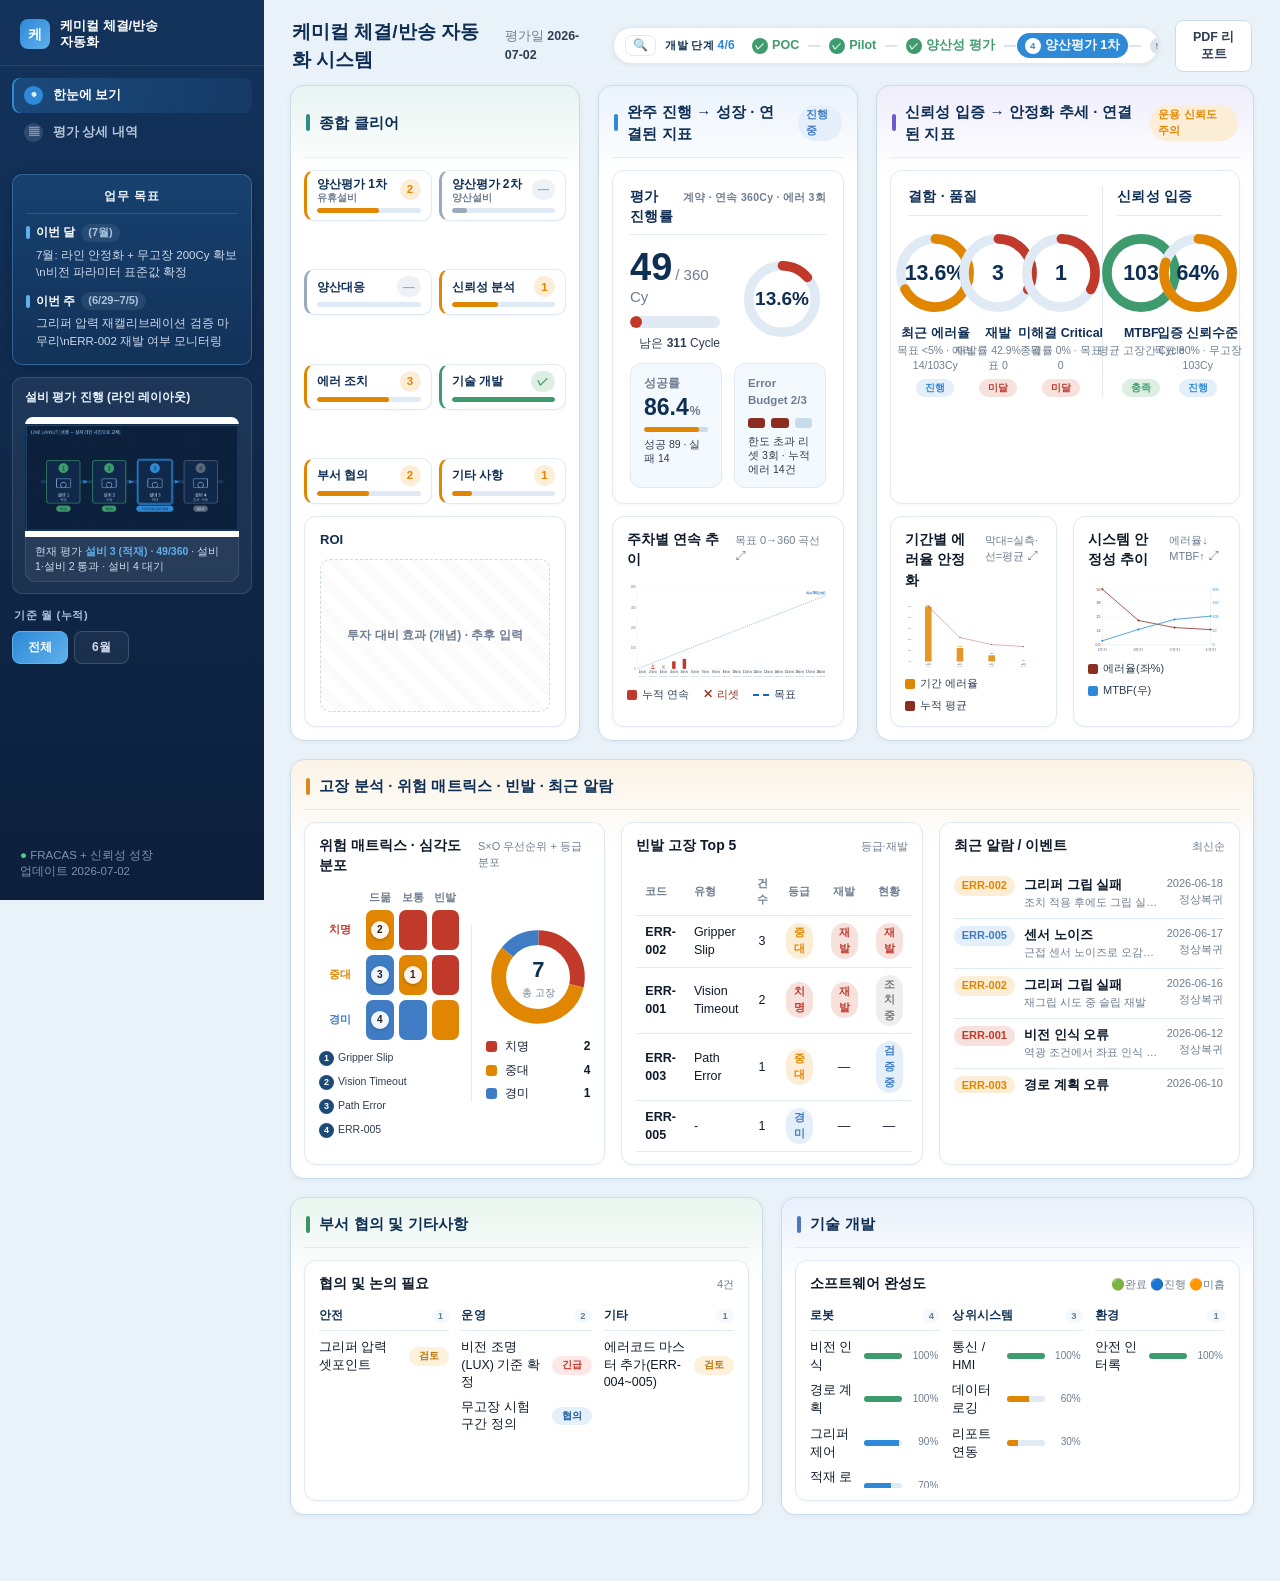
==== index.html @ 874ad4a5 "M0: SEC 파이프라인 이식 + 표준 문서 3종 (PROCESS/CRITERIA/RECORD_SCHEMA) - 프론트(index/app/styles)·빌드 스크립트 4종·목업(m" ====
<!DOCTYPE html>
<html lang="ko">
<head>
<meta charset="UTF-8">
<meta name="viewport" content="width=device-width, initial-scale=1.0">
<title>케미컬 체결/반송 자동화 시스템</title>
<!-- 캐시 우회: 수정 후 새로고침만 해도 styles.css가 바로 반영됨 -->
<script>document.write('<link rel="stylesheet" href="styles.css?t=' + Date.now() + '">');</script>
</head>
<body>
<div class="app">
  
  <aside class="side">
    <div class="brand"><div class="logo" id="brand-logo">케</div><b id="brand-name">케미컬 체결/반송<br>자동화</b></div>
    <nav class="nav" id="nav">
      <a href="#s-status" class="active"><span class="st">▦</span> 개발 현황</a>
      <a href="#s0"><span class="st">▣</span> 평가 결과 요약</a>
      <div class="t">신뢰성 입증 6단계 흐름</div>
      <a href="#s1"><span class="st">1</span> 기준 정의</a>
      <a href="#s2"><span class="st">2</span> 결함 관리</a>
      <a href="#s3"><span class="st">3</span> 신뢰성 성장</a>
      <a href="#s4"><span class="st">4</span> 신뢰수준 입증</a>
      <a href="#s5"><span class="st">5</span> 결함 종결</a>
      <a href="#s6"><span class="st">6</span> 근거 기록</a>
      <div class="t">참고</div>
      <a href="#s-info"><span class="st">ℹ</span> 프로젝트 정보</a>
    </nav>
    <div class="sgoals" id="side-goals"></div>
    <div id="side-line"></div>
    <div id="side-months"></div>
    <div class="foot"><span class="dot">●</span> <span id="foot-brand">FRACAS + 신뢰성 성장</span><br><span id="foot-updated">—</span></div>
  </aside>

  <main class="main">
    <div class="topbar">
      <h1 id="page-title">케미컬 체결/반송 자동화 시스템</h1>
      <div class="meta" id="topmeta"></div>
      <div class="sp"></div><div class="tb-lc" id="topbar-lc"></div><button class="btn" id="print-btn" onclick="window.print()">PDF 리포트</button>
    </div>

    <section id="s-overview" class="sbox"></section>
    <div class="sbox sbox-steps" id="s-steps"></div>
  </main>
</div>

<!-- 에러 상세 모달 -->
<div class="modal-back" id="modal-back" onclick="if(event.target===this)closeModal()">
  <div class="modal">
    <div class="modal-h"><h3 id="modal-title">에러 상세</h3><button class="x" onclick="closeModal()">✕</button></div>
    <div class="modal-b" id="modal-body"></div>
  </div>
</div>
<div class="lightbox" id="lightbox" onclick="this.classList.remove('open')"><img id="lightbox-img" alt=""></div>

<!-- 캐시 우회: 수정 후 새로고침만 해도 app.js가 바로 반영됨 -->
<script>document.write('<script src="app.js?t=' + Date.now() + '"><\/script>');</script>
</body>
</html>
---- styles.css ----
:root{
    --bg:#EAF2F9; --card:#FFFFFF; --card-alt:#F4F9FD;
    --ink:#0E1A2A; --ink-soft:#2E3D52; --muted:#6E7D90;
    --line:#C9DCEC; --line-soft:#DFEAF4;
    --navy:#1E4A7A; --navy-deep:#0F2E54; --sky:#2E89D6; --sky-soft:#EAF2FB;
    --green:#3E9B6E; --green-soft:#DDEEE2;
    --crit:#C0392B; --crit-soft:#F7E1DD;
    --major:#E08600; --major-soft:#FBEDD6;
    --minor:#3F7CC4; --minor-soft:#E5EFFA;
    --rust:#8B2E1F;
    --sans:"Malgun Gothic","맑은 고딕",-apple-system,BlinkMacSystemFont,"Segoe UI",Arial,sans-serif;
    --shadow-sm:0 1px 2px rgba(15,20,25,.05),0 1px 3px rgba(15,20,25,.06);
  }
  *{box-sizing:border-box;margin:0;padding:0}
  html{scroll-behavior:smooth}
  body{font-family:var(--sans);background:var(--bg);color:var(--ink);font-size:14px;line-height:1.45}
  .app{display:grid;grid-template-columns:264px 1fr;min-height:100vh}
  .side{background:linear-gradient(180deg,#13335c,#0c1f3b);color:#cdd9ea;position:sticky;top:0;height:100vh;display:flex;flex-direction:column;padding:18px 0}
  .side .brand{display:flex;gap:10px;align-items:center;padding:0 20px 14px;border-bottom:1px solid rgba(255,255,255,.08)}
  .side .brand .logo{width:30px;height:30px;border-radius:8px;background:linear-gradient(135deg,#2E89D6,#5fb0ec);display:flex;align-items:center;justify-content:center;font-weight:800;color:#fff}
  .side .brand b{color:#fff;font-size:13px;line-height:1.25}
  .nav{padding:12px 12px;display:flex;flex-direction:column;gap:2px}
  .nav .t{font-size:10px;letter-spacing:.1em;color:#7f93b0;text-transform:uppercase;padding:8px 12px 6px}
  .nav a{display:flex;align-items:center;gap:10px;padding:8px 12px;border-radius:8px;color:#b8c6da;text-decoration:none;font-size:12.5px;font-weight:600}
  .nav a .st{width:19px;height:19px;border-radius:50%;background:rgba(255,255,255,.12);font-size:10px;display:flex;align-items:center;justify-content:center;font-weight:800;flex:none}
  .nav a:hover{background:rgba(255,255,255,.06);color:#fff}
  .nav a.active{background:linear-gradient(90deg,rgba(46,137,214,.28),rgba(46,137,214,.10));color:#fff;box-shadow:inset 2px 0 0 #2E89D6}
  .nav a.active .st{background:#2E89D6;color:#fff}
  /* 좌측 사이드바 '업무 목표' 메모 카드 (config.json ui.goals) */
  .sgoals{margin:12px 12px 0;padding:13px 13px 14px;background:linear-gradient(180deg,rgba(46,137,214,.20),rgba(46,137,214,.08));border:1px solid rgba(95,176,236,.38);border-radius:10px;box-shadow:0 2px 10px rgba(0,0,0,.18)}
  .sgoals .sg-title{font-size:12px;letter-spacing:.08em;text-align:center;color:#eaf3fc;font-weight:800;margin-bottom:10px;padding-bottom:8px;border-bottom:1px solid rgba(255,255,255,.12)}
  .sgoals .sg-item{margin-bottom:11px}.sgoals .sg-item:last-child{margin-bottom:0}
  .sgoals .sg-lbl{display:flex;align-items:center;gap:6px;font-size:12px;font-weight:800;color:#fff;margin-bottom:5px}
  .sgoals .sg-lbl::before{content:"";width:4px;height:13px;border-radius:2px;background:#5fb0ec;flex:none}
  .sgoals .sg-lbl .sg-date{font-size:11px;font-weight:600;color:#a9c4de;background:rgba(255,255,255,.08);padding:1px 7px;border-radius:20px}
  .sgoals .sg-item p{margin:0 0 0 10px;font-size:11.5px;line-height:1.5;color:#cdd9ea;white-space:normal}
  /* 사이드바 설비 레이아웃 박스 — 사진 크기와 무관하게 사이드바 폭/높이 고정 */
  .side #side-line{margin:12px 12px 0}
  .side #side-line .panel{background:rgba(255,255,255,.06);border:1px solid rgba(255,255,255,.12);box-shadow:none;border-radius:10px;padding:11px 12px}
  .side #side-line .ph{margin-bottom:8px}
  .side #side-line .ph h3{color:#eaf3fc;font-size:12px}
  .side #side-line .ph .vlabel{color:#a9c4de;font-size:10.5px}
  .side #side-line .psub{display:none}
  .side #side-line .layout-img{height:120px!important;border-radius:8px 8px 0 0}
  .side #side-line .layout-cap{background:rgba(255,255,255,.05);border-color:rgba(255,255,255,.1);color:#cdd9ea;font-size:10.5px;line-height:1.4;padding:7px 9px}
  .side #side-line .layout-cap b{color:#5fb0ec}
  /* 사이드바 하단 월 선택(누적 스냅샷) */
  .side #side-months{margin:14px 12px 0}
  .side #side-months .mo-title{font-size:11px;letter-spacing:.06em;color:#a9c4de;font-weight:800;margin-bottom:8px;padding-left:2px}
  .side #side-months .mo-grid{display:grid;grid-template-columns:repeat(auto-fill,minmax(46px,1fr));gap:6px}
  .side #side-months .mo-btn{border:1px solid rgba(255,255,255,.16);background:rgba(255,255,255,.05);color:#cdd9ea;border-radius:8px;padding:7px 4px;font-size:12px;font-weight:700;cursor:pointer;font-family:inherit}
  .side #side-months .mo-btn:hover{background:rgba(255,255,255,.1);color:#fff}
  .side #side-months .mo-btn.active{background:linear-gradient(135deg,#2E89D6,#5fb0ec);border-color:#5fb0ec;color:#fff}
  .side .foot{margin-top:auto;padding:14px 20px 2px;font-size:11.5px;color:#7f93b0}.side .foot .dot{color:#46d07f}

  .main{padding:0 26px 48px;min-width:0}
  .topbar{display:flex;align-items:center;gap:16px;padding:18px 2px 12px;position:sticky;top:0;background:linear-gradient(180deg,var(--bg) 72%,rgba(234,242,249,0));z-index:5}
  .topbar h1{font-size:19px;font-weight:800;color:var(--navy-deep)}
  .topbar .meta{color:var(--muted);font-size:12.5px;display:flex;gap:14px;margin-left:4px}.topbar .meta b{color:var(--ink-soft)}
  .topbar .sp{flex:1}
  /* 상단 개발단계 스텝퍼 (한눈에 보기 전용) — 박스형·컬러 강조 */
  .tb-lc{display:flex;align-items:center;gap:0;min-width:0;overflow:hidden;flex-wrap:nowrap;
    padding:5px 8px 5px 11px;background:#fff;border:1px solid var(--line-soft);border-radius:999px;box-shadow:0 1px 5px rgba(20,51,92,.09)}
  .tb-lc .tb-lc-cap{font-size:11px;font-weight:800;letter-spacing:.03em;color:var(--navy-deep);margin-right:9px;white-space:nowrap}
  .tb-lc .tb-lc-cap b{color:var(--sky);font-size:12px}
  .tb-lc .tb-lc-more{flex:none;border:1px solid var(--line-soft);background:#fff;border-radius:7px;padding:2px 7px;font-size:12px;line-height:1.2;cursor:pointer;margin-right:9px;color:var(--sky)}
  .tb-lc .tb-lc-more:hover{background:var(--sky-soft);border-color:var(--sky)}
  .tb-lc .tb-step{display:inline-flex;align-items:center;gap:4px;font-size:12.5px;font-weight:700;padding:3px 8px;border-radius:999px;white-space:nowrap}
  .tb-lc .tb-step .tb-dot{display:inline-flex;align-items:center;justify-content:center;width:16px;height:16px;border-radius:50%;font-size:9.5px;font-weight:800;font-style:normal;flex:none}
  .tb-lc .tb-step.done{color:var(--green)}
  .tb-lc .tb-step.done .tb-dot{background:var(--green);color:#fff}
  .tb-lc .tb-step.cur{background:var(--sky);color:#fff}                      /* 현재 단계: 솔리드 파랑 강조 */
  .tb-lc .tb-step.cur .tb-dot{background:#fff;color:var(--sky)}
  .tb-lc .tb-step.todo{color:#9aa9bb}
  .tb-lc .tb-step.todo .tb-dot{background:#dce3ec;color:#8595a8}
  .tb-lc .tb-sep{width:12px;height:2px;background:#dbe4ee;flex:none;margin:0 1px}
  @media print{.tb-lc{display:none!important}}
  .btn{border:1px solid var(--line);background:#fff;border-radius:8px;padding:8px 13px;font-size:12.5px;font-weight:700;color:var(--ink-soft);cursor:pointer}
  .banner{background:#fff7e6;border:1px solid #f0d79a;color:#8a6420;border-radius:8px;padding:8px 12px;font-size:12.5px;margin:0 2px 12px}
  /* 탭(섹션) 박스 */
  .sbox{background:#F1F6FC;border:1px solid #CFE0F1;border-radius:18px;padding:6px 20px 20px;margin-bottom:30px;box-shadow:var(--shadow-sm)}
  .sbox-h{display:flex;align-items:center;gap:11px;padding:16px 4px 14px;flex-wrap:wrap}
  .sbox-h .tag{font-size:11px;font-weight:800;color:#fff;background:var(--navy);padding:4px 12px;border-radius:20px;letter-spacing:.03em}
  .sbox-h h2{font-size:16px;font-weight:800;color:var(--navy-deep)}
  .sbox-h .d{font-size:11.5px;color:var(--muted);margin-left:auto}

  /* 이중 목표 트랙 */
  .goals{display:grid;grid-template-columns:1.55fr 1fr;gap:14px;margin-bottom:8px;align-items:start}
  .goal{border-radius:14px;padding:15px 18px;box-shadow:var(--shadow-sm);position:relative}
  .goal .gl{font-size:10.5px;letter-spacing:.05em;text-transform:uppercase;font-weight:800}
  .goal .gt{font-size:14px;font-weight:800;margin:3px 0 12px;padding-right:90px}
  .op-rel{background:var(--card);border:1px solid var(--line);border-radius:10px;padding:9px 14px;font-size:12.5px;color:var(--ink-soft);margin-bottom:14px;display:flex;align-items:center;gap:10px}
  .op-rel b{color:var(--navy-deep)}
  .hero{background:linear-gradient(135deg,#13335c,#0c1f3b);color:#fff;border-radius:16px;padding:20px 22px;display:flex;align-items:stretch;gap:22px;box-shadow:var(--shadow-sm)}.hero .ht{font-size:18px;font-weight:800;margin:3px 0 14px}
  .ebud .lbl{font-size:11px;letter-spacing:.08em;color:var(--muted);text-transform:uppercase}
  .ebud .num{font-size:30px;font-weight:800;color:var(--navy-deep)}.ebud .num .of{font-size:13px;color:var(--muted);font-weight:700}
  .blocks{display:flex;gap:6px;margin:10px 0 12px}.blocks i{flex:1;height:10px;border-radius:3px;background:var(--green)}.blocks i.used{background:var(--rust)}.blocks i.free{background:var(--line)}
  .ebud .sub{display:flex;gap:18px}.ebud .sub .l{font-size:11px;color:var(--muted)}.ebud .sub .v{font-size:15px;font-weight:800}
  .kpi{background:var(--card);border:1px solid var(--line);border-radius:14px;box-shadow:var(--shadow-sm);padding:13px 15px;display:flex;justify-content:space-between;align-items:flex-end;gap:8px}
  .kpi .k{font-size:11.5px;color:var(--muted)}.kpi .v{font-size:22px;font-weight:800;color:var(--navy-deep);margin-top:3px}.kpi .v small{font-size:12px;color:var(--muted);font-weight:700}.kpi .sub{font-size:10.5px;color:var(--ink-soft);margin-top:2px}
  .mod{display:flex;align-items:center;gap:8px;font-size:12px}.mod .nm{flex:1;min-width:0}
  .mod .bar{width:64px;height:6px;border-radius:5px;background:var(--line-soft);overflow:hidden;flex:none}.mod .bar i{display:block;height:100%}
  .mod .pc{font-size:11px;color:var(--muted);width:34px;text-align:right;flex:none}
  /* SW 완성도: 로봇/상위시스템/환경 3열 + 초과 시 스크롤 */
  .sw-cols{display:grid;grid-template-columns:1fr 1fr 1fr;gap:12px;margin-top:2px}
  .sw-col{min-width:0}
  .sw-col-h{display:flex;align-items:center;justify-content:space-between;font-size:10.5px;font-weight:800;color:var(--navy-deep);letter-spacing:.02em;padding-bottom:6px;margin-bottom:7px;border-bottom:1px solid var(--line-soft)}
  .sw-col-h span{font-weight:700;color:var(--muted);background:var(--card-alt);padding:0 6px;border-radius:20px;font-size:9.5px}
  .sw-col-body{display:flex;flex-direction:column;gap:7px;max-height:150px;overflow-y:auto;padding-right:2px}
  .sw-col .mod{font-size:11px;gap:6px}.sw-col .mod .bar{width:38px}.sw-col .mod .pc{width:30px;font-size:10px}
  /* 설비평가: 사진(위) + 캡션(아래) 분리. 높이는 inline style(config)로 지정 */
  .layout-figure{display:flex;flex-direction:column}
  .layout-img{position:relative;width:100%;height:300px;border-radius:10px 10px 0 0;overflow:hidden;background:#fff}
  .layout-img.zoomable{cursor:zoom-in}
  .layout-img.zoomable img{transition:transform .18s ease}
  .layout-img.zoomable:hover img{transform:scale(1.02)}
  .layout-img img{width:100%;height:100%;object-fit:contain;display:block}
  .layout-cap{padding:10px 13px;background:var(--card-alt);border:1px solid var(--line-soft);border-top:none;border-radius:0 0 10px 10px;color:var(--ink-soft);font-size:12px;line-height:1.45}
  .layout-cap b{color:var(--sky)}
  .disc-t{font-size:12.5px;font-weight:800;color:var(--ink);line-height:1.35}
  .disc-tag{font-size:10px;font-weight:800;padding:2px 10px;border-radius:20px;white-space:nowrap}
  .disc-tag.t-urgent{background:#fde7e7;color:#c0392b}
  .disc-tag.t-review{background:#fdf1dc;color:#b9770e}
  .disc-tag.t-discuss{background:#e4f0fb;color:#1a5a9e}
  .disc-tag.t-done{background:#e3f5ea;color:#1f8a4c}
  .disc-tag.t-hold{background:#eceff3;color:#5a6b7e}
  /* 한눈에 보기용 심플 리스트 (SW 완성도 .mod 본문과 동일한 크기·평범한 행) */
  .ov-disc{list-style:none;margin:8px 0 0;padding:0;display:flex;flex-direction:column;gap:7px;max-height:230px;overflow-y:auto}
  .ov-disc .ovd-it{display:flex;align-items:center;gap:8px;font-size:12px}
  .ov-disc .ovd-t{flex:1;min-width:0;color:var(--ink);line-height:1.4}
  .ov-disc .ovd-it .disc-tag{flex:none;order:2}
  .ov-disc .ovd-empty{list-style:none;padding:14px 0;text-align:center;color:var(--muted);font-size:12px}
  .lifecycle{display:flex;margin-top:4px}
  .lc{flex:1;position:relative;text-align:center;padding:0 4px}
  .lc::before{content:"";position:absolute;top:21px;left:-50%;width:100%;height:3px;background:var(--line);z-index:0}
  .lc:first-child::before{display:none}
  .lc.done::before,.lc.cur::before{background:var(--green)}
  .lc .dot{width:34px;height:34px;border-radius:50%;margin:5px auto 8px;display:flex;align-items:center;justify-content:center;font-weight:800;font-size:13px;color:#fff;position:relative;z-index:1}
  .lc.done .dot{background:var(--green)}.lc.cur .dot{background:var(--sky);box-shadow:0 0 0 4px var(--sky-soft)}.lc.todo .dot{background:#cdd6e2}
  .lc .nm{font-size:12px;font-weight:800;color:var(--ink)}.lc.todo .nm{color:var(--muted)}
  .lc .stt{font-size:10px;font-weight:700;margin-top:2px}.lc.done .stt{color:var(--green)}.lc.cur .stt{color:var(--sky)}.lc.todo .stt{color:var(--muted)}
  .lc .note{margin:9px 5px 0;min-height:44px;border:1px dashed var(--line);border-radius:7px;background:var(--card-alt);font-size:10.5px;color:var(--ink-soft);padding:6px 7px;text-align:left;line-height:1.35}
  .lc .note.empty{color:#aebccd}

  .step{position:relative;padding:8px 0 4px 0}
  .step-h{display:flex;align-items:center;gap:12px;margin:14px 2px 10px}
  .step-no{width:30px;height:30px;border-radius:50%;background:var(--navy);color:#fff;font-size:14px;font-weight:800;display:flex;align-items:center;justify-content:center;flex:none;box-shadow:0 0 0 4px var(--sky-soft)}
  .step-h .tt h2{font-size:15px;font-weight:800;color:var(--navy-deep)}.step-h .tt .q{font-size:11.5px;color:var(--muted)}
  .step-h .chip{margin-left:auto;font-size:11px;font-weight:800;padding:4px 11px;border-radius:20px}
  .chip.pass{background:var(--green-soft);color:var(--green)}.chip.fail{background:var(--crit-soft);color:var(--crit)}.chip.prog{background:var(--minor-soft);color:var(--minor)}
  .step::before{content:"";position:absolute;left:14px;top:44px;bottom:-10px;width:2px;background:linear-gradient(var(--line),transparent);z-index:0}
  .step:last-child::before{display:none}
  .step-body{margin-left:42px}

  .panel{background:var(--card);border:1px solid var(--line);border-radius:14px;box-shadow:var(--shadow-sm);padding:15px 17px}
  .panel h3{font-size:13px;font-weight:800;color:var(--ink);margin-bottom:3px}
  .panel .psub{font-size:11px;color:var(--muted);margin-bottom:12px;letter-spacing:.04em}
  .grid{display:grid;gap:14px}.g2{grid-template-columns:1fr 1fr}.g3{grid-template-columns:1fr 1fr 1fr}
  .mt{margin-top:14px}

  /* 내용 많은 표 스크롤 박스 (헤더 고정) */
  .tbl-scroll{max-height:248px;overflow:auto;border:1px solid var(--line-soft);border-radius:10px}
  .tbl-scroll th{position:sticky;top:0;background:var(--card);box-shadow:inset 0 -1px var(--line-soft);z-index:1}
  table{width:100%;border-collapse:collapse;font-size:12.5px}
  th,td{text-align:left;padding:7px 9px;border-bottom:1px solid var(--line-soft)}
  th{color:var(--muted);font-weight:700;font-size:11.5px}td.c,th.c{text-align:center}td.r,th.r{text-align:right}
  .badge{display:inline-block;padding:2px 8px;border-radius:20px;font-size:11px;font-weight:800}
  .b-crit{background:var(--crit-soft);color:var(--crit)}.b-major{background:var(--major-soft);color:var(--major)}.b-minor{background:var(--minor-soft);color:var(--minor)}
  .b-ok{background:var(--green-soft);color:var(--green)}.b-prog{background:var(--minor-soft);color:var(--minor)}.b-wait{background:#eee;color:#777}
  .mini{font-size:11px;color:var(--muted)}
  .prog-bar{height:8px;border-radius:6px;background:var(--line-soft);overflow:hidden}.prog-bar i{display:block;height:100%;background:var(--sky)}
  .clegend{display:flex;flex-wrap:wrap;gap:6px 14px;font-size:11px;color:var(--ink-soft);margin-top:8px}
  .clegend span{display:inline-flex;align-items:center;gap:5px}.clegend i{width:10px;height:10px;border-radius:2px;display:inline-block}a.more{color:var(--sky);font-size:11.5px;font-weight:700;text-decoration:none;margin-left:auto}
  .vlabel{font-size:11px;font-weight:700;padding:2px 8px;border-radius:6px;background:var(--card-alt);border:1px solid var(--line);color:var(--ink-soft)}
  .crit{border:1px solid var(--line-soft);border-radius:10px;padding:10px 11px;background:var(--card-alt)}
  .crit .k{font-size:11px;color:var(--muted);margin-bottom:5px}.crit .v{font-size:15px;font-weight:800;color:var(--ink)}
  .crit .s{font-size:10.5px;font-weight:800;margin-top:6px;display:inline-block;padding:2px 8px;border-radius:20px}
  .s.pass{background:var(--green-soft);color:var(--green)}.s.fail{background:var(--crit-soft);color:var(--crit)}.s.prog{background:var(--minor-soft);color:var(--minor)}

  .flow{display:flex;align-items:center;gap:8px;flex-wrap:wrap;margin-bottom:12px}
  .flow .b{background:var(--sky-soft);border:1px solid var(--line);border-radius:8px;padding:7px 12px;font-size:12px;font-weight:700;color:var(--navy-deep)}
  .flow .ar{color:var(--sky);font-weight:800}.flow .b.last{background:var(--green-soft);border-color:#bfe0cc;color:var(--green)}.donut-c{position:relative;flex:none}.donut-c .ctr{position:absolute;inset:0;display:flex;flex-direction:column;align-items:center;justify-content:center}.donut-c .ctr b{font-size:20px;font-weight:800;color:var(--navy-deep)}.donut-c .ctr span{font-size:10px;color:var(--muted)}
  .legend{display:flex;flex-direction:column;gap:6px;font-size:12px}.legend .li{display:flex;align-items:center;gap:8px}.legend .sw{width:11px;height:11px;border-radius:3px;flex:none}.legend .li b{margin-left:auto;color:var(--ink)}
  .matrix{display:grid;grid-template-columns:58px repeat(3,1fr);gap:6px;font-size:11.5px}
  .matrix .lab{display:flex;align-items:center;justify-content:center;color:var(--muted);font-weight:700;white-space:nowrap}
  .matrix .cell{height:50px;border-radius:8px;display:flex;align-items:center;justify-content:center}
  .m-h{background:var(--crit)}.m-m{background:var(--major)}.m-l{background:var(--minor)}
  .matrix .pt{width:21px;height:21px;border-radius:50%;background:rgba(255,255,255,.92);color:#222;display:flex;align-items:center;justify-content:center;font-size:11px;font-weight:800;box-shadow:0 1px 3px rgba(0,0,0,.25)}
  /* 한눈에 보기 위험 매트릭스: 9칸 폭·높이 축소해 박스 슬림화 (steps 화면은 그대로) */
  .ovmx .matrix{grid-template-columns:42px repeat(3,1fr);gap:5px;font-size:11px}
  .ovmx .matrix .lab{font-size:10.5px}
  .ovmx .matrix .cell{height:40px;border-radius:7px}
  .ovmx .matrix .pt{width:18px;height:18px;font-size:10px}
  .ovmx .ovmx-row{flex-wrap:wrap}
  .ovmx .ovmx-side{margin-left:auto}
  .legend-row{display:flex;flex-wrap:wrap;gap:8px 12px;margin-top:10px;font-size:10.5px;color:var(--ink-soft)}
  .legend-row span b{display:inline-flex;width:15px;height:15px;border-radius:50%;background:var(--navy);color:#fff;align-items:center;justify-content:center;font-size:9px;margin-right:4px}
  .stat-big{display:flex;align-items:baseline;gap:8px;margin-bottom:8px}.stat-big b{font-size:26px;font-weight:800;color:var(--navy-deep)}.stat-big span{font-size:12px;color:var(--muted)}

  .toggle{display:inline-flex;border:1px solid var(--line);border-radius:8px;overflow:hidden;margin-left:auto}
  .toggle button{border:0;background:#fff;padding:5px 12px;font-size:11.5px;font-weight:700;color:var(--muted);cursor:pointer}.toggle button.on{background:var(--sky);color:#fff}
  .ctable td,.ctable th{padding:6px 8px;font-size:12px}.ctable tr.now{background:var(--sky-soft)}
  .big-num{font-size:32px;font-weight:800}

  /* ── 에러 상세 모달 + 라이트박스 ── */
  .modal-back{position:fixed;inset:0;background:rgba(8,24,48,.55);display:none;align-items:center;justify-content:center;z-index:50;padding:24px}
  .modal-back.open{display:flex}
  .modal{background:var(--card);border-radius:16px;max-width:760px;width:100%;max-height:88vh;overflow:auto;box-shadow:var(--shadow-md)}
  .modal-h{display:flex;align-items:center;gap:10px;padding:16px 20px;border-bottom:1px solid var(--line-soft);position:sticky;top:0;background:var(--card)}
  .modal-h h3{font-size:15px;font-weight:800;color:var(--navy-deep)}
  .modal-h .x{margin-left:auto;border:0;background:var(--card-alt);width:30px;height:30px;border-radius:8px;cursor:pointer;font-size:16px;color:var(--ink-soft)}
  .modal-b{padding:18px 20px}
  .ed-meta{display:flex;flex-wrap:wrap;gap:8px 16px;font-size:12px;color:var(--ink-soft);margin-bottom:14px}
  .ed-block{margin-bottom:12px}.ed-lbl{font-size:11px;font-weight:800;color:var(--muted);margin-bottom:3px}
  .ed-txt{font-size:13px;color:var(--ink);line-height:1.5}
  .ed-imgs{display:grid;grid-template-columns:repeat(auto-fill,minmax(150px,1fr));gap:10px;margin-top:8px}
  .ed-imgs img{width:100%;border-radius:8px;border:1px solid var(--line);cursor:zoom-in}
  .lightbox{position:fixed;inset:0;background:rgba(0,0,0,.85);display:none;align-items:center;justify-content:center;z-index:60;cursor:zoom-out}
  .lightbox.open{display:flex}.lightbox img{max-width:92vw;max-height:92vh;border-radius:6px}
  /* 관제 2열: 왼쪽 진행 트랙 / 오른쪽 신뢰성 트랙. subgrid로 헤더·KPI박스·차트 행을 트랙 간 등높이 정렬 */
  .ov-2col{display:grid;grid-template-columns:minmax(290px,0.86fr) minmax(260px,1fr) 2fr;grid-template-rows:auto auto 1fr;gap:18px;margin-bottom:18px}
  .ov-2col>.prog-track{display:grid;grid-row:1 / span 3;grid-template-rows:subgrid;row-gap:12px}
  /* 세련된 트랙: 트랙별 테마색 상단 그라데이션(은은) + 흰 카드로 내용 또렷 */
  .prog-track{--tk:#2E89D6;--tk-soft:#eef5fc;
    border:1px solid var(--line);border-radius:14px;background:linear-gradient(180deg,var(--tk-soft),var(--card) 88px);
    box-shadow:0 1px 5px rgba(20,51,92,.06);padding:0 13px 13px;display:flex;flex-direction:column;gap:12px}
  .prog-track.tk-a{--tk:#2E89D6;--tk-soft:#eaf3fc}
  .prog-track.tk-b{--tk:#6a5cd0;--tk-soft:#efedfb}
  .prog-track.tk-c{--tk:#d98a1e;--tk-soft:#fbf3e6}
  .prog-track.tk-d{--tk:#3f8f6b;--tk-soft:#e9f5ef}
  .prog-track.tk-dev{--tk:#4a76c4;--tk-soft:#e9f0fb}
  /* 개발현황 하단: 부서협의(1열) + 기술개발(2열) 1:1 */
  .dev-2col{display:grid;grid-template-columns:1fr 1fr;gap:18px;margin-bottom:18px}
  .dev-2col>.prog-track>.panel{flex:1 1 auto}
  .prog-track.tk-exec{--tk:#2f8f83;--tk-soft:#e7f4f1}
  /* 종합 클리어 — 좁은 세로 1열: 상태 타일(글자+게이지) + ROI 자리. subgrid로 오른쪽 박스와 높이 정렬 */
  .tk-exec .clr-list{display:grid;grid-template-columns:1fr 1fr;gap:7px;align-content:space-between}
  .tk-exec .clr-tile{--clr:#9aa9bb;--clr-soft:#eef2f6;display:flex;flex-direction:column;gap:5px;padding:6px 10px 7px;border-radius:10px;background:var(--card);border:1px solid var(--line-soft);border-left:3px solid var(--clr);box-shadow:0 1px 2px rgba(20,51,92,.04)}
  .tk-exec .clr-go{--clr:var(--green);--clr-soft:var(--green-soft)}
  .tk-exec .clr-warn{--clr:var(--major);--clr-soft:var(--major-soft)}
  .tk-exec .clr-bad{--clr:var(--crit);--clr-soft:var(--crit-soft)}
  .tk-exec .clr-todo{--clr:#9aa9bb;--clr-soft:#eef2f6}
  .tk-exec .clr-top{display:flex;align-items:center;gap:9px}
  .tk-exec .clr-label{flex:1;min-width:0;font-size:12px;font-weight:800;color:var(--navy-deep);line-height:1.2}
  .tk-exec .clr-label em{display:block;font-style:normal;font-size:10px;font-weight:600;color:var(--muted);margin-top:1px;line-height:1.1}
  .tk-exec .clr-num{flex:none;min-width:21px;height:21px;padding:0 6px;border-radius:11px;background:var(--clr-soft);color:var(--clr);font-size:11.5px;font-weight:800;display:flex;align-items:center;justify-content:center}
  .tk-exec .clr-gauge{height:5px;border-radius:4px;background:var(--line-soft);overflow:hidden}
  .tk-exec .clr-gauge i{display:block;height:100%;border-radius:4px;background:var(--clr)}
  .tk-exec .exec-roi{display:flex;flex-direction:column;gap:9px;background:var(--card);border:1px solid var(--line-soft);border-radius:12px;box-shadow:0 1px 3px rgba(20,51,92,.05);padding:14px 15px}
  .tk-exec .exec-roi-h{font-size:13px;font-weight:800;color:var(--navy-deep)}
  .tk-exec .exec-roi-body{flex:1;display:flex;align-items:center;justify-content:center;text-align:center;min-height:60px;border:1.5px dashed var(--line);border-radius:10px;color:var(--muted);font-size:12px;font-weight:600;padding:12px;background:repeating-linear-gradient(45deg,transparent,transparent 10px,rgba(20,51,92,.02) 10px,rgba(20,51,92,.02) 20px)}
  /* 한눈에 보기: 바깥 큰 박스(.sbox 크롬) 제거 — 트랙 박스만 보이게 */
  #s-overview.sbox{background:none;border:none;box-shadow:none;padding:0;margin-bottom:0}
  .prog-track .pt-h{display:flex;align-items:center;gap:9px;font-size:15px;font-weight:800;letter-spacing:.01em;color:var(--navy-deep);padding:15px 2px 12px;border-bottom:1px solid rgba(20,51,92,.07)}
  .prog-track .pt-h::before{content:"";width:4px;height:17px;border-radius:2px;background:var(--tk);flex:none}
  .prog-track .kgroup,.prog-track .panel{margin:0;background:var(--card);border:1px solid var(--line-soft);border-radius:12px;box-shadow:0 1px 3px rgba(20,51,92,.05);padding:15px 17px}
  .prog-track>.panel.ovchart,.prog-track>.rel-charts{flex:1 1 auto}   /* 남는 높이는 차트 영역이 흡수 → 두 트랙 높이 정렬 */
  .prog-track .rel-charts{display:grid;grid-template-columns:1fr 1fr;gap:16px;align-items:stretch}
  /* 하단 전체폭 트랙 (고장 분석 / 개발 현황) */
  .prog-track.track-wide{margin-bottom:18px}
  .prog-track .fault-grid{display:grid;grid-template-columns:repeat(3,minmax(0,1fr));gap:16px;align-items:stretch}
  @media(max-width:1180px){.prog-track .fault-grid{grid-template-columns:1fr}.dev-2col{grid-template-columns:1fr}}
  /* 오버뷰 본문 텍스트 확대 (넓은 화면 가시성 — 상세 탭엔 영향 없음) */
  .prog-track .ph{margin-bottom:11px}
  .prog-track .ph h3{font-size:14px}
  .prog-track .ph .ps,.prog-track .ph .vlabel{font-size:11px}
  .prog-track .mod{font-size:12.5px}
  .prog-track .sw-col-h{font-size:11.5px}
  .prog-track .ovd-it{font-size:12.5px}.prog-track .ov-disc .ovd-t{font-size:12.5px}
  .prog-track .feed .it .tp .t1{font-size:13px}.prog-track .feed .it .tp .t2,.prog-track .feed .it .dt{font-size:11px}
  .prog-track table{font-size:12.5px}.prog-track table th{font-size:11px}
  .rel-box .pf{font-size:10.5px;padding:2px 10px}
  .kgroup{background:var(--card);border:1px solid var(--line);border-radius:13px;box-shadow:var(--shadow-sm);padding:10px 13px 12px}
  /* 진행·성공 박스 — 완주 진행률(선형 바) + 우측 작은 도넛 + 성공률·에러버짓 스탯 칩 */
  .kg-prog .pg-subh{display:flex;align-items:baseline;justify-content:space-between;gap:10px;font-size:14px;font-weight:800;color:var(--navy-deep);letter-spacing:.02em;padding-bottom:8px;margin:0 0 10px;border-bottom:1px solid var(--line-soft)}
  .kg-prog .pg-subh .pg-subh-note{font-size:10.5px;font-weight:600;color:var(--muted);white-space:nowrap}
  .kg-prog .pg-hero{display:flex;align-items:center;gap:18px;margin:10px 0 11px}
  .kg-prog .pg-hero-main{flex:1;min-width:0}
  .kg-prog .pg-num{margin:3px 0 8px}
  .kg-prog .pg-num b{font-size:38px;font-weight:800;color:var(--navy-deep);line-height:1}
  .kg-prog .pg-num span{font-size:15px;color:var(--muted);margin-left:3px}
  .kg-prog .pg-bar{height:12px;border-radius:7px;background:var(--line-soft);overflow:hidden}
  .kg-prog .pg-bar i{display:block;height:100%;border-radius:6px;background:linear-gradient(90deg,#2E89D6,#5fb0ec)}
  .kg-prog .pg-remain{font-size:12px;color:var(--ink-soft);margin-top:7px;text-align:right}
  .kg-prog .pg-donut{position:relative;flex:none;width:88px;height:88px}
  .kg-prog .pg-donut svg{width:88px;height:88px;display:block}
  .kg-prog .pg-donut .trk{fill:none;stroke:var(--line-soft);stroke-width:4.5}
  .kg-prog .pg-donut .arc{fill:none;stroke:var(--sky);stroke-width:4.5;stroke-linecap:round}
  .kg-prog .pg-donut .pg-donut-ctr{position:absolute;inset:0;display:flex;align-items:center;justify-content:center}
  .kg-prog .pg-donut-ctr b{font-size:19px;font-weight:800;color:var(--navy-deep)}
  .kg-prog .pg-stats{display:grid;grid-template-columns:1fr 1fr;gap:12px}
  .kg-prog .pg-stat{background:var(--card-alt);border:1px solid var(--line-soft);border-radius:11px;padding:11px 13px;display:flex;flex-direction:column;min-width:0}
  .kg-prog .pg-stat-k{font-size:11.5px;font-weight:700;color:var(--muted)}
  .kg-prog .pg-stat-v{font-size:23px;font-weight:800;color:var(--navy-deep);line-height:1.1;margin-top:3px}
  .kg-prog .pg-stat-v small{font-size:12px;color:var(--muted);font-weight:700;margin-left:1px}
  .kg-prog .pg-mini{height:5px;border-radius:4px;background:var(--line);overflow:hidden;margin:7px 0 5px}
  .kg-prog .pg-mini i{display:block;height:100%;border-radius:4px}
  .kg-prog .pg-stat-s{font-size:10.5px;color:var(--ink-soft);line-height:1.35}
  /* 신뢰성 입증 통합 박스 — 4도넛(충족/미달 pill) + 합격판정 칩 2개 */
  /* 신뢰성 박스 2그룹: 결함·품질(3도넛) | 신뢰성 입증(2도넛) */
  .rel-box .rel-groups{display:grid;grid-template-columns:3fr 2fr;gap:14px;margin:0 0 2px;align-items:stretch}
  .rel-box .rel-grp{display:flex;flex-direction:column;min-width:0}
  .rel-box .rel-grp>.rel-donuts{flex:1 1 auto;align-items:stretch}
  .rel-box .rel-grp+.rel-grp{border-left:1px solid var(--line-soft);padding-left:14px}
  .rel-box .rel-grp-h{font-size:14px;font-weight:800;color:var(--navy-deep);letter-spacing:.02em;padding-bottom:9px;margin-bottom:12px;border-bottom:1px solid var(--line-soft)}
  .rel-box .rel-donuts{display:grid;gap:8px}
  .rel-box .rel-donuts.g3{grid-template-columns:repeat(3,1fr)}
  .rel-box .rel-donuts.g2{grid-template-columns:repeat(2,1fr)}
  /* 상태 카드(회사용): 좌측 상태색 바 + 라벨/판정 + 큰 숫자 */
  .rel-box .rel-cell{display:flex;flex-direction:column;align-items:center;justify-content:center;gap:6px;min-width:0}
  .rel-box .pf{font-size:9.5px;font-weight:800;padding:2px 9px;border-radius:20px;white-space:nowrap}
  .rel-box .pf-go{background:var(--green-soft);color:var(--green)}
  .rel-box .pf-bad{background:var(--crit-soft);color:var(--crit)}
  .rel-box .pf-prog{background:var(--minor-soft);color:var(--sky)}
  .k-go{border-left-color:var(--green)}
  .k-warn{border-left-color:var(--major)}
  .k-bad{border-left-color:var(--crit)}
  .k-info{border-left-color:var(--sky)}
  .panel.tight{padding:12px 14px}
  .ph{display:flex;align-items:baseline;gap:8px;margin-bottom:9px}
  .ph h3{font-size:12.5px;font-weight:800;color:var(--ink)}
  .ph .ps{font-size:10.5px;color:var(--muted);margin-left:auto}
  .lcm{flex:1;text-align:center;padding:7px 6px;border-radius:9px;border:1px solid var(--line-soft);background:var(--card-alt)}
  .lcm.done{background:var(--green-soft);border-color:#bfe0cc}
  .lcm.cur{background:var(--sky-soft);border-color:#bcd9f3;box-shadow:inset 0 0 0 1px var(--sky)}
  .lcm .s{font-size:9.5px;font-weight:800}.lcm.done .s{color:var(--green)}.lcm.cur .s{color:var(--sky)}.lcm.todo .s{color:var(--muted)}
  .lcm .n{font-size:11px;font-weight:800;color:var(--ink);margin-top:2px}.lcm.todo .n{color:var(--muted)}
  /* 최근 알람 피드 */
  .feed{display:flex;flex-direction:column;max-height:224px;overflow-y:auto;padding-right:2px}
  .feed .it{display:flex;gap:9px;align-items:flex-start;padding:7px 0;border-bottom:1px solid var(--line-soft)}
  .feed .it:last-child{border-bottom:none}
  .feed .it .tp{flex:1;min-width:0}
  .feed .it .tp .t1{font-size:12px;font-weight:700;color:var(--ink)}
  .feed .it .tp .t2{font-size:10.5px;color:var(--muted);white-space:nowrap;overflow:hidden;text-overflow:ellipsis}
  .feed .it .dt{font-size:10.5px;color:var(--muted);white-space:nowrap;text-align:right}
  /* 클릭 시 확대 팝업 가능한 그래프 패널 */
  .ovchart{cursor:zoom-in;transition:box-shadow .12s,border-color .12s}
  .ovchart:hover{box-shadow:0 4px 14px rgba(15,20,25,.13);border-color:var(--sky)}
  .modal.wide{max-width:1120px}
  /* 상세 보기 패널을 관제 템플릿 톤으로 통일 (타이트 패딩 + .ph 헤더) */
  #s-status .panel,#s-steps .panel,#s-info .panel{padding:12px 15px}
  .ph .vlabel{margin-left:auto}
  .ph+.psub{margin-top:-3px}
  @media(max-width:1180px){
    .ov-2col{display:block}.ov-2col>.prog-track{display:flex;flex-direction:column;margin-bottom:14px}}
  @media(max-width:980px){.prog-track .rel-charts{grid-template-columns:1fr}}
  @media(max-width:820px){.rel-box .rel-groups{grid-template-columns:1fr}.rel-box .rel-grp+.rel-grp{border-left:none;padding-left:0;border-top:1px solid var(--line-soft);padding-top:10px;margin-top:2px}
    .app{grid-template-columns:1fr}.side{position:static;height:auto}}
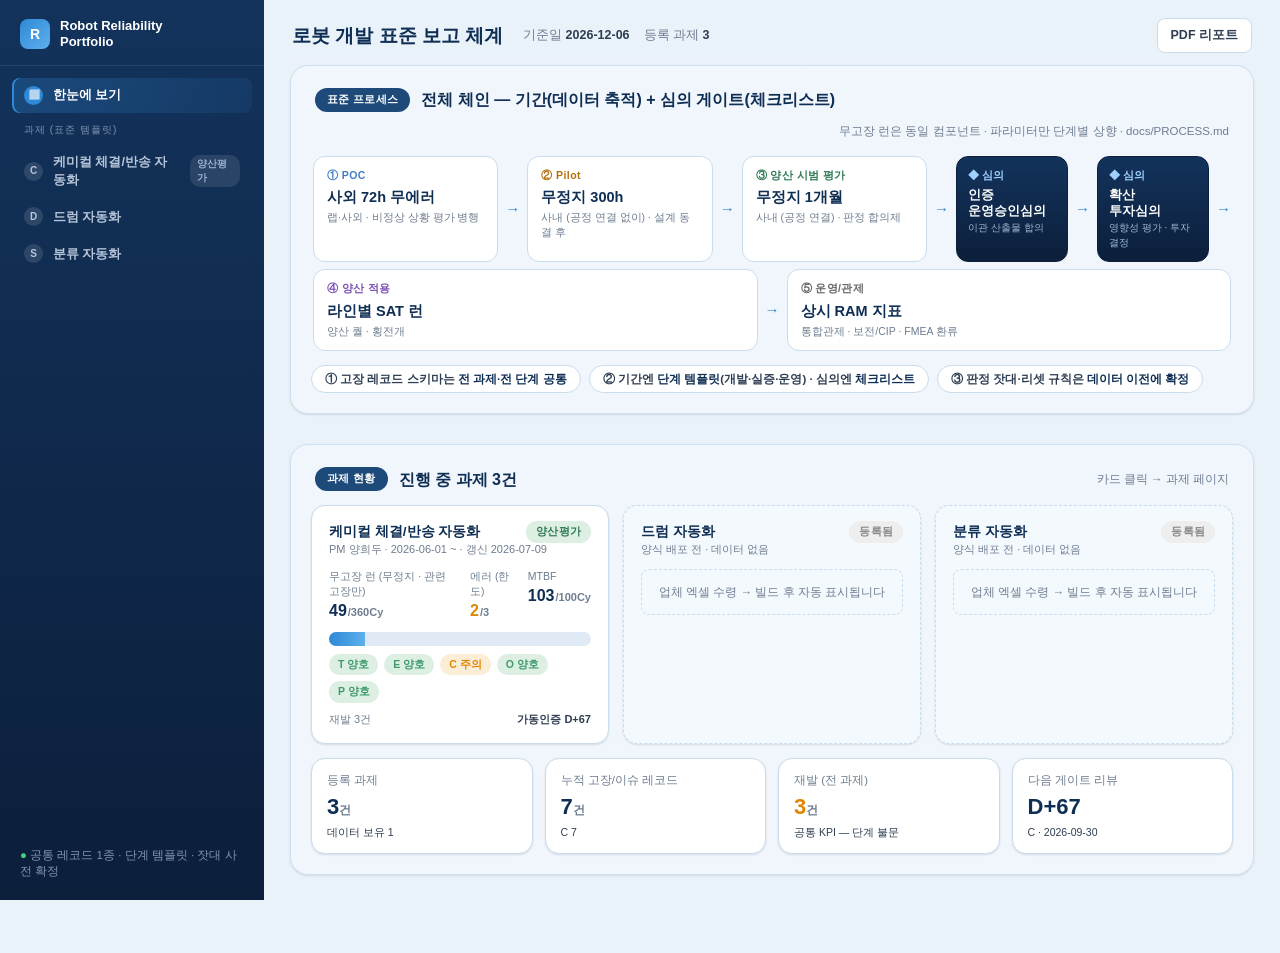
==== commit 099da8cd: "M2: 2차원 라우터(#/home·#/{과제}/{탭}) + 홈(포트폴리오) + JS 파일 분할 - app.js 872줄 → core.js(유틸·차트·모달) / tpl-mass.js" ====
--- a/index.html
+++ b/index.html
@@ -3,28 +3,16 @@
 <head>
 <meta charset="UTF-8">
 <meta name="viewport" content="width=device-width, initial-scale=1.0">
-<title>케미컬 체결/반송 자동화 시스템</title>
+<title>로봇 개발 표준 보고 체계</title>
 <!-- 캐시 우회: 수정 후 새로고침만 해도 styles.css가 바로 반영됨 -->
 <script>document.write('<link rel="stylesheet" href="styles.css?t=' + Date.now() + '">');</script>
 </head>
 <body>
 <div class="app">
-  
+
   <aside class="side">
-    <div class="brand"><div class="logo" id="brand-logo">케</div><b id="brand-name">케미컬 체결/반송<br>자동화</b></div>
-    <nav class="nav" id="nav">
-      <a href="#s-status" class="active"><span class="st">▦</span> 개발 현황</a>
-      <a href="#s0"><span class="st">▣</span> 평가 결과 요약</a>
-      <div class="t">신뢰성 입증 6단계 흐름</div>
-      <a href="#s1"><span class="st">1</span> 기준 정의</a>
-      <a href="#s2"><span class="st">2</span> 결함 관리</a>
-      <a href="#s3"><span class="st">3</span> 신뢰성 성장</a>
-      <a href="#s4"><span class="st">4</span> 신뢰수준 입증</a>
-      <a href="#s5"><span class="st">5</span> 결함 종결</a>
-      <a href="#s6"><span class="st">6</span> 근거 기록</a>
-      <div class="t">참고</div>
-      <a href="#s-info"><span class="st">ℹ</span> 프로젝트 정보</a>
-    </nav>
+    <div class="brand"><div class="logo" id="brand-logo">R</div><b id="brand-name">Robot Reliability<br>Portfolio</b></div>
+    <nav class="nav" id="nav"></nav>
     <div class="sgoals" id="side-goals"></div>
     <div id="side-line"></div>
     <div id="side-months"></div>
@@ -33,13 +21,14 @@
 
   <main class="main">
     <div class="topbar">
-      <h1 id="page-title">케미컬 체결/반송 자동화 시스템</h1>
+      <h1 id="page-title">로봇 개발 표준 보고 체계</h1>
       <div class="meta" id="topmeta"></div>
       <div class="sp"></div><div class="tb-lc" id="topbar-lc"></div><button class="btn" id="print-btn" onclick="window.print()">PDF 리포트</button>
     </div>
 
-    <section id="s-overview" class="sbox"></section>
-    <div class="sbox sbox-steps" id="s-steps"></div>
+    <div id="s-home"></div>
+    <section id="s-overview" class="sbox" style="display:none"></section>
+    <div class="sbox sbox-steps" id="s-steps" style="display:none"></div>
   </main>
 </div>
 
@@ -52,7 +41,11 @@
 </div>
 <div class="lightbox" id="lightbox" onclick="this.classList.remove('open')"><img id="lightbox-img" alt=""></div>
 
-<!-- 캐시 우회: 수정 후 새로고침만 해도 app.js가 바로 반영됨 -->
-<script>document.write('<script src="app.js?t=' + Date.now() + '"><\/script>');</script>
+<!-- 캐시 우회: 수정 후 새로고침만 해도 JS가 바로 반영됨. 로드 순서 고정: core → 템플릿 → 홈 → app(라우터) -->
+<script>
+  ['core.js', 'tpl-mass.js', 'home.js', 'app.js'].forEach(function (f) {
+    document.write('<script src="' + f + '?t=' + Date.now() + '"><\/script>');
+  });
+</script>
 </body>
 </html>
--- a/styles.css
+++ b/styles.css
@@ -347,3 +347,98 @@
   @media(max-width:980px){.prog-track .rel-charts{grid-template-columns:1fr}}
   @media(max-width:820px){.rel-box .rel-groups{grid-template-columns:1fr}.rel-box .rel-grp+.rel-grp{border-left:none;padding-left:0;border-top:1px solid var(--line-soft);padding-top:10px;margin-top:2px}
     .app{grid-template-columns:1fr}.side{position:static;height:auto}}
+
+/* ═══ 멀티 과제: 홈(포트폴리오) + 단계 템플릿 공용 컴포넌트 (mockup_multi 이식, 부모 스코프 필수) ═══ */
+/* 사이드 내비 — 과제 항목 단계 배지 + 하위 탭 */
+.nav a .stage{margin-left:auto;font-size:9.5px;font-weight:800;padding:2px 7px;border-radius:10px;background:rgba(255,255,255,.1);color:#9fb6d4}
+.nav a.sub{padding-left:30px;font-size:12px;opacity:.92}
+.nav a.sub.on{background:rgba(46,137,214,.16);color:#fff}
+/* 실증 사다리 (홈 프로세스 스트립) */
+.ladder{display:flex;align-items:stretch;gap:7px;flex-wrap:wrap;padding:2px}
+.ladder .rung{flex:1;min-width:148px;background:var(--card);border:1px solid var(--line);border-radius:12px;padding:11px 13px}
+.ladder .rung .stg{font-size:10.5px;font-weight:800;letter-spacing:.04em}
+.ladder .rung .run{font-size:14.5px;font-weight:800;color:var(--navy-deep);margin:4px 0 2px}
+.ladder .rung .env{font-size:10.5px;color:var(--muted)}
+.ladder .gt{flex:0 0 auto;width:112px;background:linear-gradient(180deg,#13335c,#0c1f3b);border:1px solid #0c1f3b;border-radius:12px;padding:11px;color:#fff}
+.ladder .gt .stg{color:#9fd0ff;font-size:10.5px;font-weight:800}
+.ladder .gt .run{font-size:12.5px;font-weight:800;margin:4px 0 2px;color:#fff;line-height:1.3}
+.ladder .gt .env{font-size:10px;color:#9fb6d4}
+.ladder .ar{align-self:center;color:var(--sky);font-weight:800;font-size:15px}
+.principles{display:flex;gap:8px;flex-wrap:wrap;margin-top:12px}
+.principles span{font-size:11.5px;font-weight:700;color:var(--ink-soft);background:var(--card);border:1px solid var(--line);border-radius:20px;padding:5px 13px}
+.principles b{color:var(--navy-deep)}
+/* 심의 게이트 카드 (M4) */
+.gatecards{display:grid;grid-template-columns:1fr 1fr;gap:14px;margin-top:14px}
+.gatecard{background:var(--card);border:1px solid var(--line);border-radius:12px;padding:12px 15px}
+.gatecard h4{font-size:12.5px;font-weight:800;color:var(--navy-deep);margin-bottom:2px}
+.gatecard h4 .gd{color:var(--sky);margin-right:5px}
+.gatecard .gsub{font-size:10.5px;color:var(--muted);margin-bottom:9px}
+.gatecard .items{display:flex;flex-wrap:wrap;gap:5px}
+.gatecard .items span{font-size:10.5px;font-weight:700;background:var(--card-alt);border:1px solid var(--line-soft);border-radius:14px;padding:3px 10px;color:var(--ink-soft)}
+.gatecard .items span.hl{background:#EAF2FB;border-color:var(--line);color:var(--navy-deep)}
+/* 과제 카드 */
+.pcards{display:grid;grid-template-columns:repeat(3,1fr);gap:14px}
+.pcard{background:var(--card);border:1px solid var(--line);border-radius:14px;box-shadow:var(--shadow-sm);padding:15px 17px;cursor:pointer;transition:box-shadow .15s,transform .15s}
+.pcard:hover{box-shadow:0 4px 14px rgba(15,46,84,.14);transform:translateY(-1px)}
+.pcard .ph{display:flex;align-items:center;gap:8px;margin-bottom:2px}
+.pcard .ph b{font-size:13.5px;color:var(--navy-deep)}
+.pcard .ph .stagechip{margin-left:auto}
+.pcard .psub{font-size:11px;color:var(--muted);margin-bottom:11px}
+.pcard .kv{display:flex;gap:14px;margin-bottom:10px}
+.pcard .kv .k{font-size:10.5px;color:var(--muted)}
+.pcard .kv .v{font-size:16px;font-weight:800;color:var(--navy-deep)}
+.pcard .kv .v small{font-size:11px;color:var(--muted);font-weight:700;margin-left:1px}
+.pcard .pfoot{display:flex;align-items:center;margin-top:9px;font-size:11px;color:var(--muted)}
+.pcard .pfoot .gate{margin-left:auto;font-weight:800;color:var(--ink-soft)}
+.pcard-empty{cursor:default;background:var(--card-alt);border-style:dashed}
+.pcard-empty:hover{box-shadow:var(--shadow-sm);transform:none}
+.pcard .pcard-hint{font-size:11.5px;color:var(--muted);border:1px dashed var(--line);border-radius:8px;padding:14px 10px;text-align:center;margin-top:8px}
+.stagechip{font-size:10.5px;font-weight:800;padding:3px 10px;border-radius:20px;letter-spacing:.02em}
+.st-poc{background:#E5EFFA;color:#3F7CC4}.st-pilot{background:#FBEDD6;color:#B36F0A}.st-mass{background:#DDEEE2;color:#2F7A55}.st-ops{background:#EEE7F8;color:#7A4FB3}.st-none{background:#eee;color:#888}
+/* TECOP 신호등 */
+.tecop{display:flex;gap:6px;flex-wrap:wrap;margin-top:8px}
+.tecop .tp{font-size:10.5px;font-weight:800;border-radius:16px;padding:3px 9px;cursor:default}
+.tecop .tp.ok{background:var(--green-soft);color:var(--green)}
+.tecop .tp.warn{background:var(--major-soft);color:var(--major)}
+.tecop .tp.risk{background:var(--crit-soft);color:var(--crit)}
+/* 무고장 런 게이지 (공통 컴포넌트 — 홈 카드·과제 페이지) */
+.rgauge .glabel{display:flex;justify-content:space-between;font-size:11.5px;color:var(--muted);margin-bottom:5px}
+.rgauge .glabel b{color:var(--navy-deep);font-size:13px}
+.rgauge .track{position:relative;height:14px;border-radius:8px;background:var(--line-soft);overflow:visible}
+.rgauge .track i{display:block;height:100%;border-radius:8px 0 0 8px;background:linear-gradient(90deg,#2E89D6,#5fb0ec)}
+.rgauge .mark{position:absolute;top:-4px;width:22px;height:22px;margin-left:-11px;border-radius:50%;background:var(--crit-soft);border:2px solid #8B2E1F;color:#8B2E1F;font-size:10.5px;font-weight:800;display:flex;align-items:center;justify-content:center;cursor:default}
+.rgauge .gfoot{display:flex;gap:14px;font-size:11px;color:var(--muted);margin-top:8px;flex-wrap:wrap}
+.rgauge .gfoot b{color:var(--ink-soft)}
+.paramrow{display:flex;gap:8px;flex-wrap:wrap;margin-bottom:11px}
+.paramrow span{font-size:10.5px;font-weight:700;background:var(--card-alt);border:1px solid var(--line);border-radius:6px;padding:3px 9px;color:var(--ink-soft)}
+.paramrow b{color:var(--navy-deep)}
+/* 홈 전사 KPI (기존 .kpi와 충돌 회피용 별도 클래스) */
+.hkpis{display:grid;grid-template-columns:repeat(4,1fr);gap:12px;margin-top:14px}
+.hkpi{background:var(--card);border:1px solid var(--line);border-radius:14px;box-shadow:var(--shadow-sm);padding:13px 15px}
+.hkpi .k{font-size:11.5px;color:var(--muted)}
+.hkpi .v{font-size:22px;font-weight:800;color:var(--navy-deep);margin-top:3px}
+.hkpi .v small{font-size:12px;color:var(--muted);font-weight:700}
+.hkpi .sub{font-size:10.5px;color:var(--ink-soft);margin-top:2px}
+/* 템플릿① 개발 (M3): 4분류 보드 · 질문 박스 · 게이트 그리드 · 필수/선택 배지 */
+.qbox{background:#EAF2FB;border:1px solid var(--line);border-radius:10px;padding:9px 13px;font-size:12px;color:var(--ink-soft);margin-bottom:13px}
+.qbox b{color:var(--navy-deep)}
+.fourway{display:grid;grid-template-columns:repeat(4,1fr);gap:9px}
+.fourway .fw{border-radius:10px;padding:11px 12px;border:1px solid var(--line-soft);background:var(--card-alt)}
+.fourway .fw .t{font-size:11px;font-weight:800;color:var(--muted)}
+.fourway .fw .n{font-size:24px;font-weight:800;margin:3px 0 1px;color:var(--navy-deep)}
+.fourway .fw .m{font-size:10.5px;color:var(--muted)}
+.fourway .fw.hero{background:var(--green-soft);border-color:#bfe0cc}
+.fourway .fw.hero .n{color:var(--green)}
+.crit-grid{display:grid;grid-template-columns:repeat(5,1fr);gap:9px}
+.crit-grid .crit{border:1px solid var(--line-soft);border-radius:10px;padding:10px 11px;background:var(--card-alt)}
+.crit-grid .crit .k{font-size:11px;color:var(--muted);margin-bottom:5px}
+.crit-grid .crit .v{font-size:15px;font-weight:800;color:var(--ink)}
+.crit-grid .crit .s{font-size:10.5px;font-weight:800;margin-top:6px;display:inline-block;padding:2px 8px;border-radius:20px}
+.crit-grid .s.pass{background:var(--green-soft);color:var(--green)}
+.crit-grid .s.fail{background:var(--crit-soft);color:var(--crit)}
+.crit-grid .s.prog{background:#E5EFFA;color:#3F7CC4}
+.crit-grid .s.wait{background:#eee;color:#888}
+.req{font-size:9px;padding:1px 6px;border-radius:8px;font-weight:800;vertical-align:1px;margin-left:3px}
+.req.must{background:#EAF2FB;color:var(--sky)}.req.opt{background:#ececec;color:#999}
+.tmpl{font-size:10.5px;font-weight:800;background:#0F2E54;color:#9fd0ff;border-radius:6px;padding:3px 9px;letter-spacing:.03em}
+@media print{.pcard{break-inside:avoid}.ladder{break-inside:avoid}}
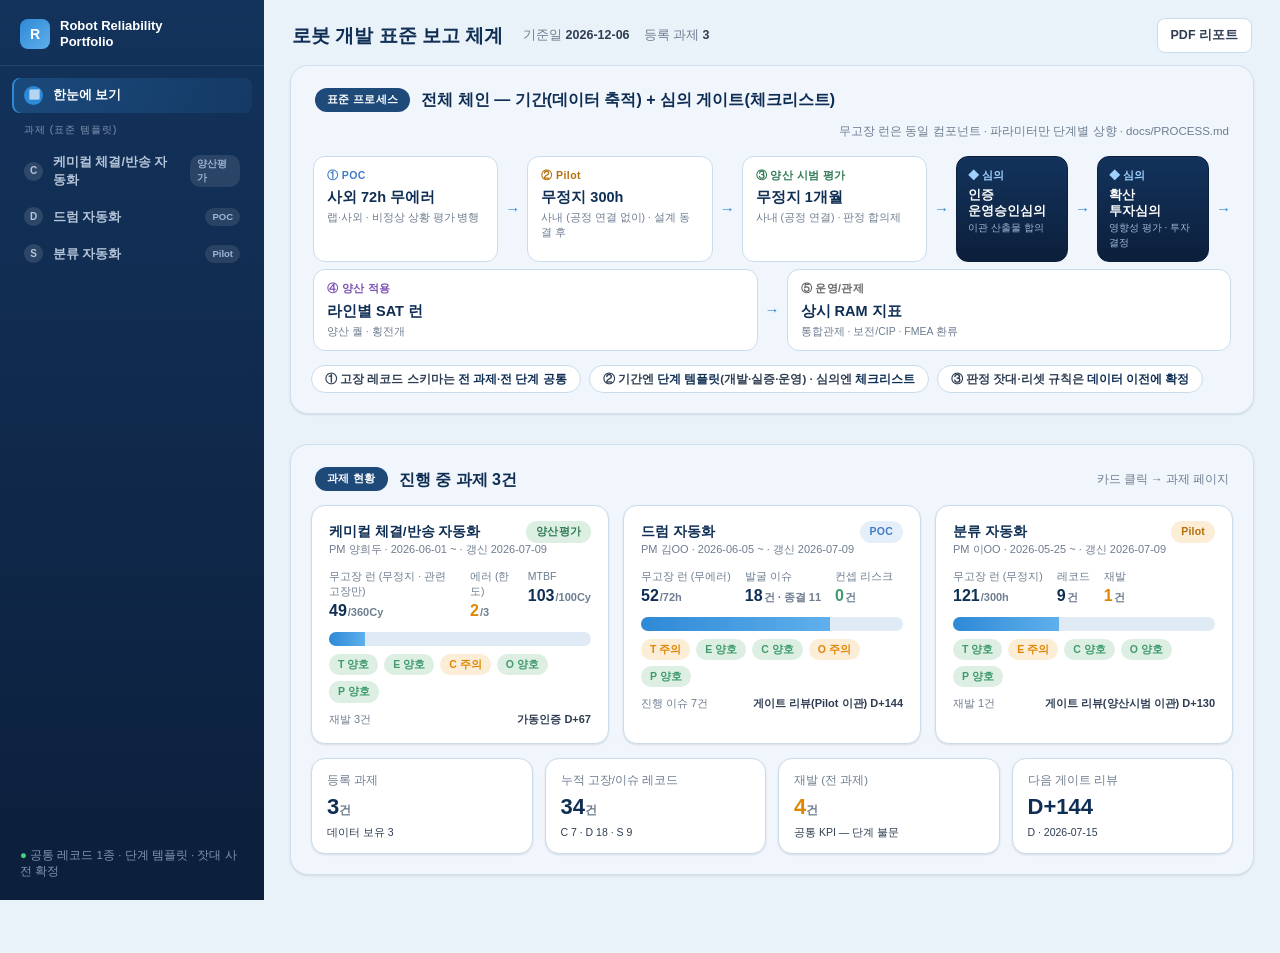
==== commit 063024ae: "M3: 템플릿① 개발(POC/Pilot 모드) 전체 체인 + 가상 과제 2건 - 빌더 stage 분기: _compute_poc(4분류·Pareto·무고장 런·비정상평가) / _co" ====
--- a/index.html
+++ b/index.html
@@ -43,7 +43,7 @@
 
 <!-- 캐시 우회: 수정 후 새로고침만 해도 JS가 바로 반영됨. 로드 순서 고정: core → 템플릿 → 홈 → app(라우터) -->
 <script>
-  ['core.js', 'tpl-mass.js', 'home.js', 'app.js'].forEach(function (f) {
+  ['core.js', 'tpl-mass.js', 'tpl-dev.js', 'home.js', 'app.js'].forEach(function (f) {
     document.write('<script src="' + f + '?t=' + Date.now() + '"><\/script>');
   });
 </script>
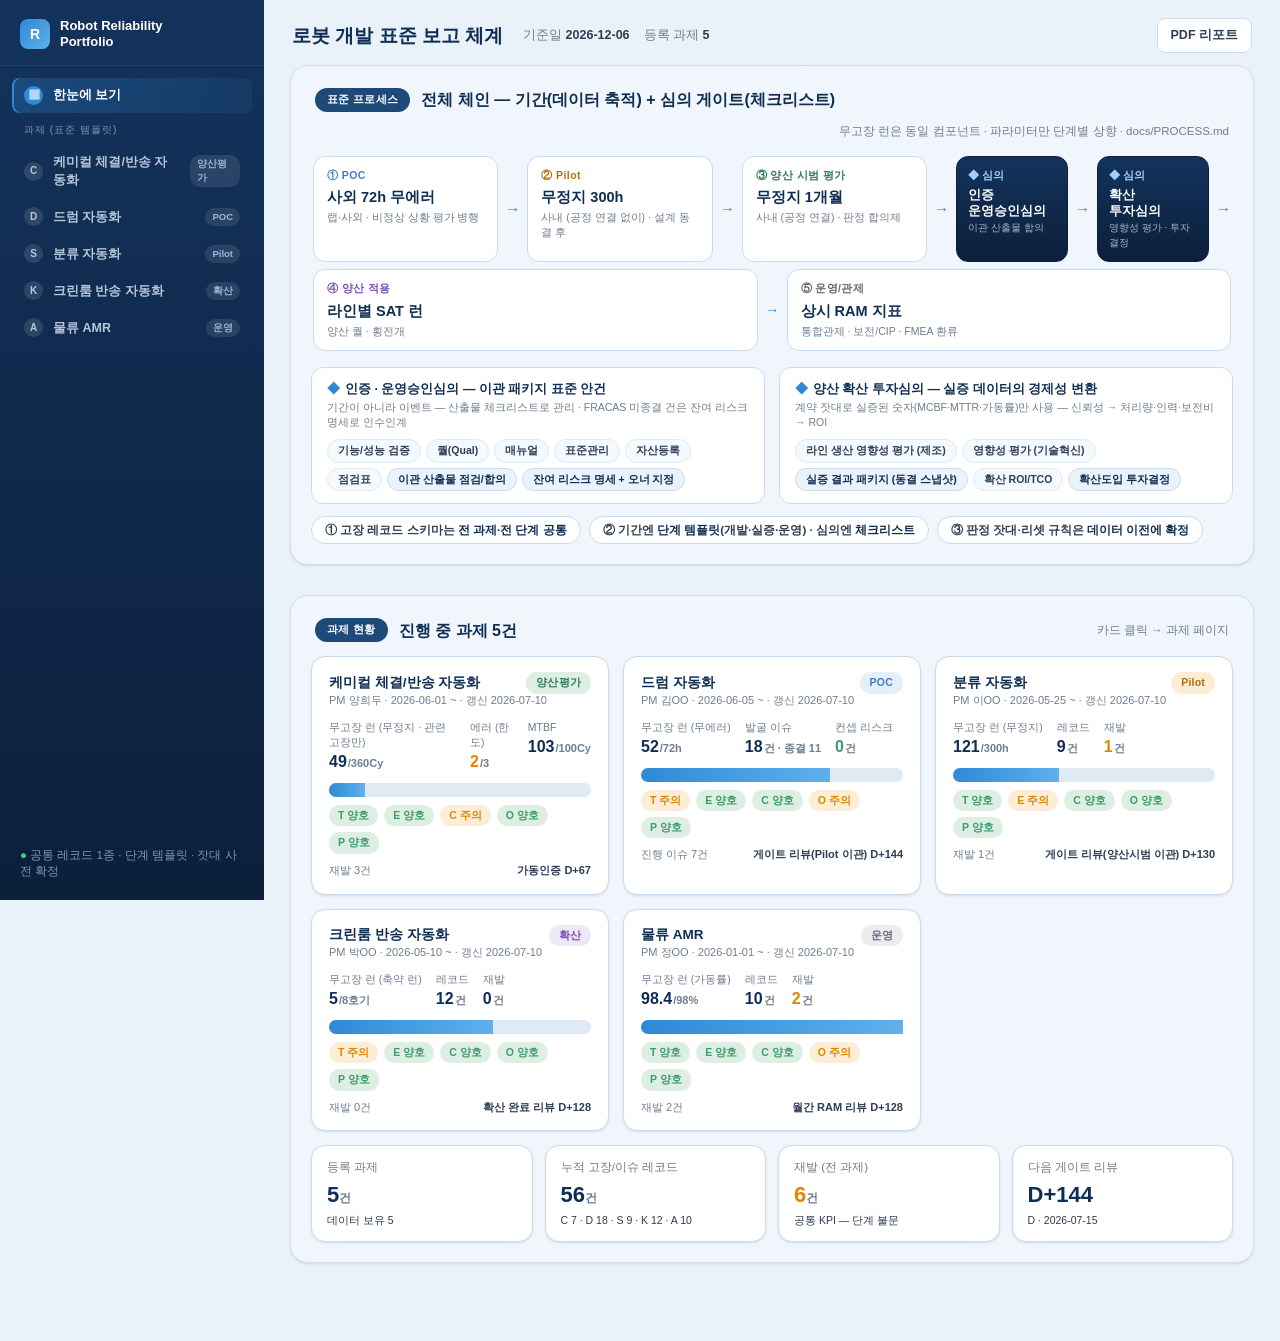
==== commit d094ae1c: "M6: 템플릿③ 양산 적용(확산/운영 2모드) + 가상 과제 2건 + 공개 배포 스크립트 - tpl-ops.js: 공유 셸(devShell) 재사용 — 골격은 케미컬과 동일, 렌즈" ====
--- a/index.html
+++ b/index.html
@@ -43,7 +43,7 @@
 
 <!-- 캐시 우회: 수정 후 새로고침만 해도 JS가 바로 반영됨. 로드 순서 고정: core → 템플릿 → 홈 → app(라우터) -->
 <script>
-  ['core.js', 'tpl-mass.js', 'tpl-dev.js', 'home.js', 'app.js'].forEach(function (f) {
+  ['core.js', 'tpl-mass.js', 'tpl-dev.js', 'tpl-ops.js', 'home.js', 'app.js'].forEach(function (f) {
     document.write('<script src="' + f + '?t=' + Date.now() + '"><\/script>');
   });
 </script>
--- a/styles.css
+++ b/styles.css
@@ -394,7 +394,7 @@
 .pcard-empty:hover{box-shadow:var(--shadow-sm);transform:none}
 .pcard .pcard-hint{font-size:11.5px;color:var(--muted);border:1px dashed var(--line);border-radius:8px;padding:14px 10px;text-align:center;margin-top:8px}
 .stagechip{font-size:10.5px;font-weight:800;padding:3px 10px;border-radius:20px;letter-spacing:.02em}
-.st-poc{background:#E5EFFA;color:#3F7CC4}.st-pilot{background:#FBEDD6;color:#B36F0A}.st-mass{background:#DDEEE2;color:#2F7A55}.st-ops{background:#EEE7F8;color:#7A4FB3}.st-none{background:#eee;color:#888}
+.st-poc{background:#E5EFFA;color:#3F7CC4}.st-pilot{background:#FBEDD6;color:#B36F0A}.st-mass{background:#DDEEE2;color:#2F7A55}.st-spread{background:#EEE7F8;color:#7A4FB3}.st-ops{background:#ececec;color:#5f6b7a}.st-none{background:#eee;color:#888}
 /* TECOP 신호등 */
 .tecop{display:flex;gap:6px;flex-wrap:wrap;margin-top:8px}
 .tecop .tp{font-size:10.5px;font-weight:800;border-radius:16px;padding:3px 9px;cursor:default}
@@ -441,4 +441,67 @@
 .req{font-size:9px;padding:1px 6px;border-radius:8px;font-weight:800;vertical-align:1px;margin-left:3px}
 .req.must{background:#EAF2FB;color:var(--sky)}.req.opt{background:#ececec;color:#999}
 .tmpl{font-size:10.5px;font-weight:800;background:#0F2E54;color:#9fd0ff;border-radius:6px;padding:3px 9px;letter-spacing:.03em}
+
+/* ── 템플릿① POC 관제 (tpl-dev renderPoc) — 스코프: .pocv ─────────────
+   케미컬(한눈에 보기)의 prog-track/pt-h/kg-prog 문법을 재사용하고,
+   POC 고유 컴포넌트(4분류 보드·구성 막대·폐루프·대장 칩)만 여기서 정의한다. */
+/* 개발 템플릿 관제는 케미컬의 .ov-2col/.prog-track 골격을 그대로 사용 — 여기엔 POC/Pilot 고유 렌즈만 정의 */
+/* 종합 클리어 하단 박스: 개발 템플릿에선 placeholder(빗금)가 아니라 실제 내용(TECOP)을 담는다 — 상단 정렬·빗금 제거 */
+.pocv .exec-roi-body{justify-content:flex-start;align-items:flex-start;text-align:left;background:none;border:none;padding:4px 2px 0;min-height:0;font-style:normal}
+/* 게이트 기준 타일(5개)은 케미컬(8개)보다 적음 — 세로로 흩어지지 않게 상단 정렬 */
+.pocv .clr-list{align-content:flex-start;gap:9px}
+/* 무고장 런 히어로: pg-bar 위 리셋 마커 (rgauge .mark와 동일 조형) */
+.pocv .pg-bar-mk{position:relative;overflow:visible}
+.pocv .pg-bar-mk i{border-radius:6px 0 0 6px}
+.pocv .pg-mark{position:absolute;top:-5px;width:22px;height:22px;margin-left:-11px;border-radius:50%;background:var(--crit-soft);border:2px solid var(--rust);color:var(--rust);font-size:10.5px;font-weight:800;display:flex;align-items:center;justify-content:center;cursor:default;z-index:1}
+/* 4분류 보드 — 컨셉 리스크 히어로 + 3분류 타일 */
+.pocv .fw-board{display:grid;grid-template-columns:repeat(3,1fr);gap:9px;margin-top:2px}
+.pocv .fwt{border:1px solid var(--line-soft);border-top:3px solid var(--tc,var(--line));border-radius:10px;background:var(--card-alt);padding:10px 12px}
+.pocv .fwt .t{font-size:11px;font-weight:800;color:var(--muted)}
+.pocv .fwt .n{font-size:23px;font-weight:800;color:var(--navy-deep);margin:2px 0 1px}
+.pocv .fwt .n small,.pocv .fwt .hero-n small{font-size:11px;color:var(--muted);font-weight:700;margin-left:2px}
+.pocv .fwt .m{font-size:10.5px;color:var(--muted);line-height:1.5}
+.pocv .fwt.risk{--tc:var(--crit)}.pocv .fwt.design{--tc:var(--sky)}.pocv .fwt.sw{--tc:var(--major)}.pocv .fwt.env{--tc:#2f8f6b}
+/* 확산/운영 — 원인계층 타일 (설계 히어로는 .risk 재사용) */
+.pocv .fwt.build{--tc:var(--major)}.pocv .fwt.install{--tc:#2f8f6b}.pocv .fwt.oper{--tc:#6E7D90}
+.pocv .fwt.hero{grid-column:1 / -1;display:flex;align-items:center;gap:14px;background:var(--green-soft);border-color:#bfe0cc}
+.pocv .fwt.hero.hero-bad{background:var(--crit-soft);border-color:#e5b8b0}
+.pocv .fwt.hero .hero-n{font-size:40px;font-weight:800;line-height:1;flex:none}
+.pocv .fwt.hero .hero-n.ok{color:var(--green)}.pocv .fwt.hero .hero-n.bad{color:var(--crit)}
+.pocv .fwt.hero .hero-tx{min-width:0}
+.pocv .fwt.hero .m{font-size:11.5px;color:var(--ink-soft)}
+.pocv .fw-badge{margin-left:auto;flex:none;font-size:10px;font-weight:800;background:var(--green);color:#fff;border-radius:20px;padding:3px 10px;letter-spacing:.02em}
+/* 이슈 구성 막대 — 컨셉 칸은 점선(비어 있음 자체가 결론) */
+.pocv .compo{display:flex;gap:2px;height:26px;margin-top:11px}
+.pocv .compo .sg{display:flex;align-items:center;justify-content:center;min-width:0;border-radius:5px}
+.pocv .compo .sg span{font-size:10.5px;font-weight:800;color:#fff;white-space:nowrap;overflow:hidden;text-overflow:ellipsis;padding:0 6px}
+.pocv .compo .sg-design{background:var(--sky)}
+.pocv .compo .sg-sw{background:var(--major)}.pocv .compo .sg-sw span{color:#4a3000}
+.pocv .compo .sg-env{background:#2f8f6b}
+.pocv .compo .sg-build{background:var(--major)}.pocv .compo .sg-build span{color:#4a3000}
+.pocv .compo .sg-install{background:#2f8f6b}
+.pocv .compo .sg-oper{background:#6E7D90}
+.pocv .compo .sg-zero{flex:0 0 74px;border:1.5px dashed var(--crit);color:var(--crit);font-size:10.5px;font-weight:800;background:transparent}
+/* 폐루프 FRACAS 파이프라인 — 전 단계 공용 컴포넌트 (스코프: .looppanel — POC·Pilot 공유) */
+.looppanel .loopline{display:flex;align-items:stretch;gap:7px}
+.looppanel .loopline .lp{flex:1;min-width:0;border:1px solid var(--line-soft);border-radius:10px;background:var(--card-alt);padding:9px 8px;text-align:center}
+.looppanel .loopline .lp .n{font-size:22px;font-weight:800;color:var(--navy-deep);line-height:1.1}
+.looppanel .loopline .lp .t{font-size:11.5px;font-weight:800;color:var(--ink-soft);margin-top:2px}
+.looppanel .loopline .lp .s{font-size:9.5px;color:var(--muted);margin-top:2px}
+.looppanel .loopline .lp-verifying{border-color:#bcd6f0;background:var(--sky-soft)}
+.looppanel .loopline .lp-verifying .n{color:var(--sky)}
+.looppanel .loopline .lp-closed{border-color:#bfe0cc;background:var(--green-soft)}
+.looppanel .loopline .lp-closed .n{color:var(--green)}
+.looppanel .loopline .lar{align-self:center;color:var(--muted);font-weight:800;flex:none}
+.looppanel .loopret{margin-top:10px;font-size:11.5px;font-weight:700;color:var(--crit);border-top:1px dashed var(--line);padding-top:9px}
+/* 4분류 칩 · 재발 링크 (대장) */
+.pocv .c4{display:inline-block;font-size:10.5px;font-weight:800;padding:2px 8px;border-radius:20px;white-space:nowrap}
+.pocv .c4-risk{background:var(--crit-soft);color:var(--crit)}
+.pocv .c4-design{background:var(--minor-soft);color:#2E6DB0}
+.pocv .c4-sw{background:var(--major-soft);color:#B36A00}
+.pocv .c4-env{background:#E7F3ED;color:#25795a}
+.pocv .c4-build{background:var(--major-soft);color:#B36A00}
+.pocv .c4-install{background:#E7F3ED;color:#25795a}
+.pocv .c4-oper{background:#ECEFF3;color:#4d5c70}
+.panel .rlink{color:var(--crit);font-weight:800;font-size:11px;white-space:nowrap}   /* 재발 링크 — POC·Pilot 대장 공용 */
 @media print{.pcard{break-inside:avoid}.ladder{break-inside:avoid}}
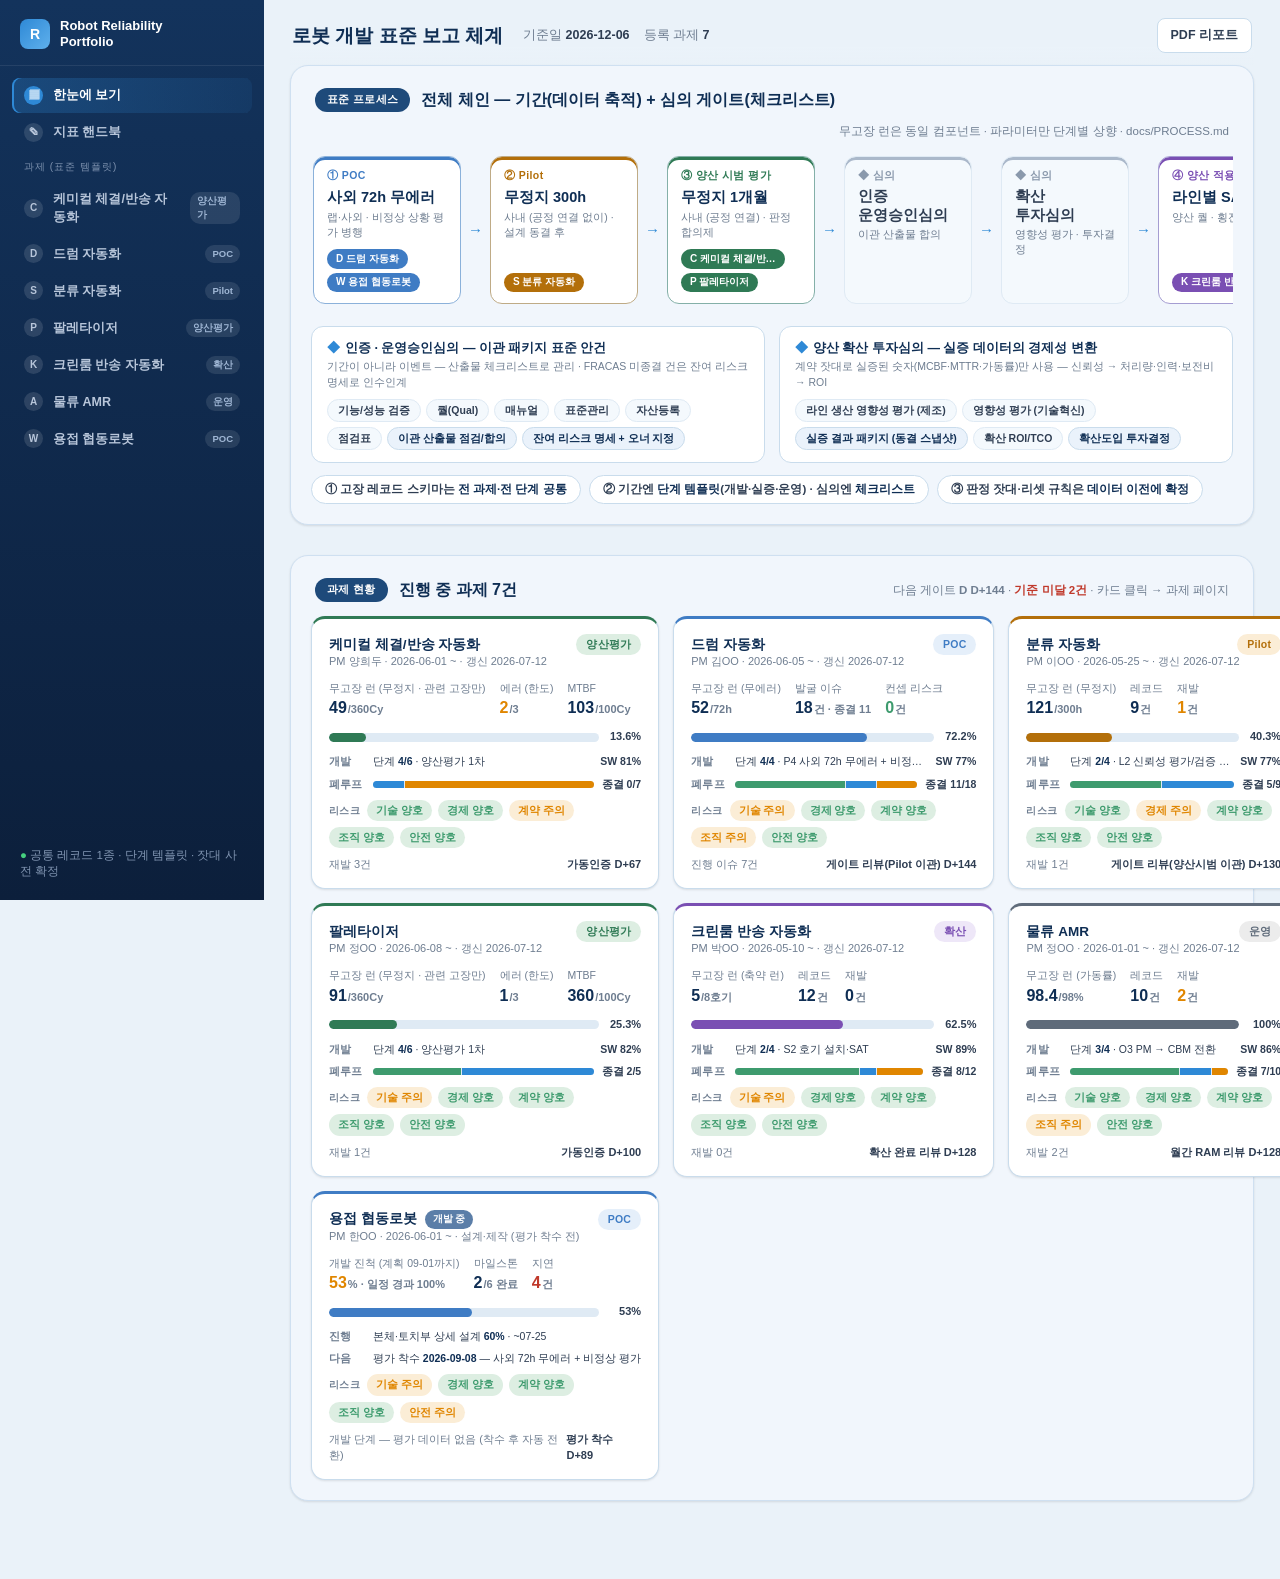
==== commit e34fb82a: "feat: 지표 핸드북 웹 페이지 (#/guide) — METRICS.md의 화면 버전 - 라우터에 guide 뷰 추가(#/guide), 내비 '지표 핸드북' 링크 — 홈/과제와 " ====
--- a/index.html
+++ b/index.html
@@ -27,6 +27,7 @@
     </div>
 
     <div id="s-home"></div>
+    <div id="s-guide" style="display:none"></div>
     <section id="s-overview" class="sbox" style="display:none"></section>
     <div class="sbox sbox-steps" id="s-steps" style="display:none"></div>
   </main>
@@ -43,7 +44,7 @@
 
 <!-- 캐시 우회: 수정 후 새로고침만 해도 JS가 바로 반영됨. 로드 순서 고정: core → 템플릿 → 홈 → app(라우터) -->
 <script>
-  ['core.js', 'tpl-mass.js', 'tpl-dev.js', 'tpl-ops.js', 'home.js', 'app.js'].forEach(function (f) {
+  ['core.js', 'tpl-mass.js', 'tpl-dev.js', 'tpl-ops.js', 'guide.js', 'home.js', 'app.js'].forEach(function (f) {
     document.write('<script src="' + f + '?t=' + Date.now() + '"><\/script>');
   });
 </script>
--- a/styles.css
+++ b/styles.css
@@ -354,16 +354,23 @@
 .nav a.sub{padding-left:30px;font-size:12px;opacity:.92}
 .nav a.sub.on{background:rgba(46,137,214,.16);color:#fff}
 /* 실증 사다리 (홈 프로세스 스트립) */
-.ladder{display:flex;align-items:stretch;gap:7px;flex-wrap:wrap;padding:2px}
-.ladder .rung{flex:1;min-width:148px;background:var(--card);border:1px solid var(--line);border-radius:12px;padding:11px 13px}
+/* 사다리: 줄바꿈 대신 가로 스크롤 — 브라우저 확대/축소에서도 마지막 단계가 잘리거나 사라지지 않는다 */
+.ladder{display:flex;align-items:stretch;gap:7px;flex-wrap:nowrap;overflow-x:auto;padding:2px 2px 8px}
+.ladder .rung{flex:1;min-width:148px;background:var(--card);border:1px solid var(--line);border-radius:12px;padding:11px 13px;display:flex;flex-direction:column;box-shadow:inset 0 3px 0 var(--rc,#8a99ac)}
+.ladder .rung.has-prj{border-color:color-mix(in srgb,var(--rc,#8a99ac) 45%,var(--line))}
+.ladder .rung .lchips{display:flex;flex-wrap:wrap;gap:4px;margin-top:auto;padding-top:9px}
+.ladder .lp-chip{font-size:10px;font-weight:800;color:#fff;background:var(--pc,#888);border-radius:20px;padding:2.5px 9px;cursor:pointer;white-space:nowrap;transition:transform .12s,box-shadow .12s}
+.ladder .lp-chip:hover{transform:translateY(-1px);box-shadow:0 2px 7px rgba(15,46,84,.3)}
+.ladder .lp-none{font-size:9.5px;color:#b6c2d1;border:1px dashed var(--line);border-radius:20px;padding:2.5px 9px}
 .ladder .rung .stg{font-size:10.5px;font-weight:800;letter-spacing:.04em}
 .ladder .rung .run{font-size:14.5px;font-weight:800;color:var(--navy-deep);margin:4px 0 2px}
 .ladder .rung .env{font-size:10.5px;color:var(--muted)}
-.ladder .gt{flex:0 0 auto;width:112px;background:linear-gradient(180deg,#13335c,#0c1f3b);border:1px solid #0c1f3b;border-radius:12px;padding:11px;color:#fff}
-.ladder .gt .stg{color:#9fd0ff;font-size:10.5px;font-weight:800}
-.ladder .gt .run{font-size:12.5px;font-weight:800;margin:4px 0 2px;color:#fff;line-height:1.3}
-.ladder .gt .env{font-size:10px;color:#9fb6d4}
-.ladder .ar{align-self:center;color:var(--sky);font-weight:800;font-size:15px}
+/* 심의 게이트 = 시점 이벤트 — 기간 단계와 같은 카드 템플릿(상단 색 강조 포함), 색만 회색조로 눌러 강조하지 않는다 */
+.ladder .gt{flex:0.9;min-width:128px;background:var(--card-alt);border:1px solid var(--line-soft);border-radius:12px;padding:11px 13px;box-shadow:inset 0 3px 0 #aab8ca}
+.ladder .gt .stg{color:#8a99ac;font-size:10.5px;font-weight:800;letter-spacing:.04em}
+.ladder .gt .run{font-size:14.5px;font-weight:800;margin:4px 0 2px;color:var(--ink-soft);line-height:1.3}
+.ladder .gt .env{font-size:10.5px;color:var(--muted)}
+.ladder .ar{align-self:center;color:var(--sky);font-weight:800;font-size:15px;flex:none}
 .principles{display:flex;gap:8px;flex-wrap:wrap;margin-top:12px}
 .principles span{font-size:11.5px;font-weight:700;color:var(--ink-soft);background:var(--card);border:1px solid var(--line);border-radius:20px;padding:5px 13px}
 .principles b{color:var(--navy-deep)}
@@ -378,8 +385,23 @@
 .gatecard .items span.hl{background:#EAF2FB;border-color:var(--line);color:var(--navy-deep)}
 /* 과제 카드 */
 .pcards{display:grid;grid-template-columns:repeat(3,1fr);gap:14px}
+@media(max-width:1180px){.pcards{grid-template-columns:1fr 1fr}.gatecards{grid-template-columns:1fr}}
+@media(max-width:760px){.pcards{grid-template-columns:1fr}}
 .pcard{background:var(--card);border:1px solid var(--line);border-radius:14px;box-shadow:var(--shadow-sm);padding:15px 17px;cursor:pointer;transition:box-shadow .15s,transform .15s}
-.pcard:hover{box-shadow:0 4px 14px rgba(15,46,84,.14);transform:translateY(-1px)}
+.pcard:hover{box-shadow:0 5px 16px rgba(15,46,84,.16);transform:translateY(-2px)}
+.pcard .pgauge{display:flex;align-items:center;gap:8px;margin-bottom:9px}
+.pcard .pgauge .track{flex:1;height:9px;border-radius:6px;background:var(--line-soft);overflow:hidden}
+.pcard .pgauge .track i{display:block;height:100%;border-radius:6px}
+.pcard .pgauge .pc{font-size:11px;font-weight:800;color:var(--ink-soft);font-variant-numeric:tabular-nums;min-width:34px;text-align:right}
+.pcard .pfoot .gate.gate-soon{color:var(--crit);font-weight:800}
+/* 카드 미니 로우 — 개발 진행(단계·SW) / 에러 진행(폐루프 스택바) */
+.pcard .mrow{display:flex;align-items:center;gap:8px;margin:0 0 7px;font-size:10.5px;color:var(--muted)}
+.pcard .mrow .mk{flex:none;width:36px;font-weight:800;letter-spacing:.02em}
+.pcard .mrow .mtx{flex:1;color:var(--ink-soft);white-space:nowrap;overflow:hidden;text-overflow:ellipsis}
+.pcard .mrow .mtx b{color:var(--navy-deep)}
+.pcard .mrow .mbar{flex:1;display:flex;height:7px;border-radius:4px;overflow:hidden;gap:1px;background:var(--line-soft)}
+.pcard .mrow .mbar i{display:block;height:100%}
+.pcard .mrow .mv{flex:none;font-weight:700;color:var(--ink-soft);font-variant-numeric:tabular-nums}
 .pcard .ph{display:flex;align-items:center;gap:8px;margin-bottom:2px}
 .pcard .ph b{font-size:13.5px;color:var(--navy-deep)}
 .pcard .ph .stagechip{margin-left:auto}
@@ -396,8 +418,10 @@
 .stagechip{font-size:10.5px;font-weight:800;padding:3px 10px;border-radius:20px;letter-spacing:.02em}
 .st-poc{background:#E5EFFA;color:#3F7CC4}.st-pilot{background:#FBEDD6;color:#B36F0A}.st-mass{background:#DDEEE2;color:#2F7A55}.st-spread{background:#EEE7F8;color:#7A4FB3}.st-ops{background:#ececec;color:#5f6b7a}.st-none{background:#eee;color:#888}
 /* TECOP 신호등 */
-.tecop{display:flex;gap:6px;flex-wrap:wrap;margin-top:8px}
+.tecop{display:flex;gap:6px;flex-wrap:wrap;margin-top:8px;align-items:center}
+.tecop .tk{font-size:9.5px;font-weight:800;color:var(--muted);letter-spacing:.05em;margin-right:1px;cursor:help}
 .tecop .tp{font-size:10.5px;font-weight:800;border-radius:16px;padding:3px 9px;cursor:default}
+.pcard .buildchip{font-size:9.5px;font-weight:800;color:#fff;background:#5b7ea8;border-radius:20px;padding:2.5px 8px}
 .tecop .tp.ok{background:var(--green-soft);color:var(--green)}
 .tecop .tp.warn{background:var(--major-soft);color:var(--major)}
 .tecop .tp.risk{background:var(--crit-soft);color:var(--crit)}
@@ -504,4 +528,21 @@
 .pocv .c4-install{background:#E7F3ED;color:#25795a}
 .pocv .c4-oper{background:#ECEFF3;color:#4d5c70}
 .panel .rlink{color:var(--crit);font-weight:800;font-size:11px;white-space:nowrap}   /* 재발 링크 — POC·Pilot 대장 공용 */
+/* ── 지표 핸드북 페이지 (#/guide, guide.js) — 스코프: .guidev ── */
+.guidev{padding-bottom:30px}
+.guidev .panel p{font-size:12.5px;color:var(--ink-soft);line-height:1.7;margin:0 0 9px}
+.guidev .panel p:last-child{margin-bottom:0}
+.guidev .panel code{font-family:ui-monospace,Consolas,monospace;font-size:11px;background:var(--card-alt);border:1px solid var(--line-soft);border-radius:4px;padding:1px 5px;color:var(--navy-deep)}
+.guidev .grid.g2,.guidev .grid.g3{align-items:stretch}
+.guidev .grid>.panel{height:100%}
+.guidev .gd-tag{display:inline-block;font-size:9.5px;font-weight:800;border-radius:20px;padding:2px 8px;letter-spacing:.03em;vertical-align:1px;margin-right:2px}
+.guidev .gd-tag.orig{background:#E5EFFA;color:#2E6DB0}
+.guidev .gd-tag.ours{background:var(--green-soft);color:var(--green)}
+.guidev .gd-tag.warn{background:var(--crit-soft);color:var(--crit)}
+.guidev .gd-formula{font-family:ui-monospace,Consolas,monospace;font-size:19px;font-weight:700;color:var(--navy-deep);background:var(--sky-soft);border:1px solid var(--line);border-radius:10px;padding:14px;text-align:center;margin:4px 0 10px}
+.guidev .gd-note{background:var(--card-alt);border:1px solid var(--line-soft);border-left:3px solid var(--sky);border-radius:9px;padding:10px 13px;font-size:12px;color:var(--ink-soft);line-height:1.65}
+.guidev .panel.gd-hl{border-color:#bcd6f0;background:linear-gradient(180deg,#f6faff,var(--card))}
+.guidev table td{vertical-align:top;line-height:1.55}
+.guidev .grid.g2.mt,.guidev .grid.g3.mt{margin-top:12px}
+
 @media print{.pcard{break-inside:avoid}.ladder{break-inside:avoid}}
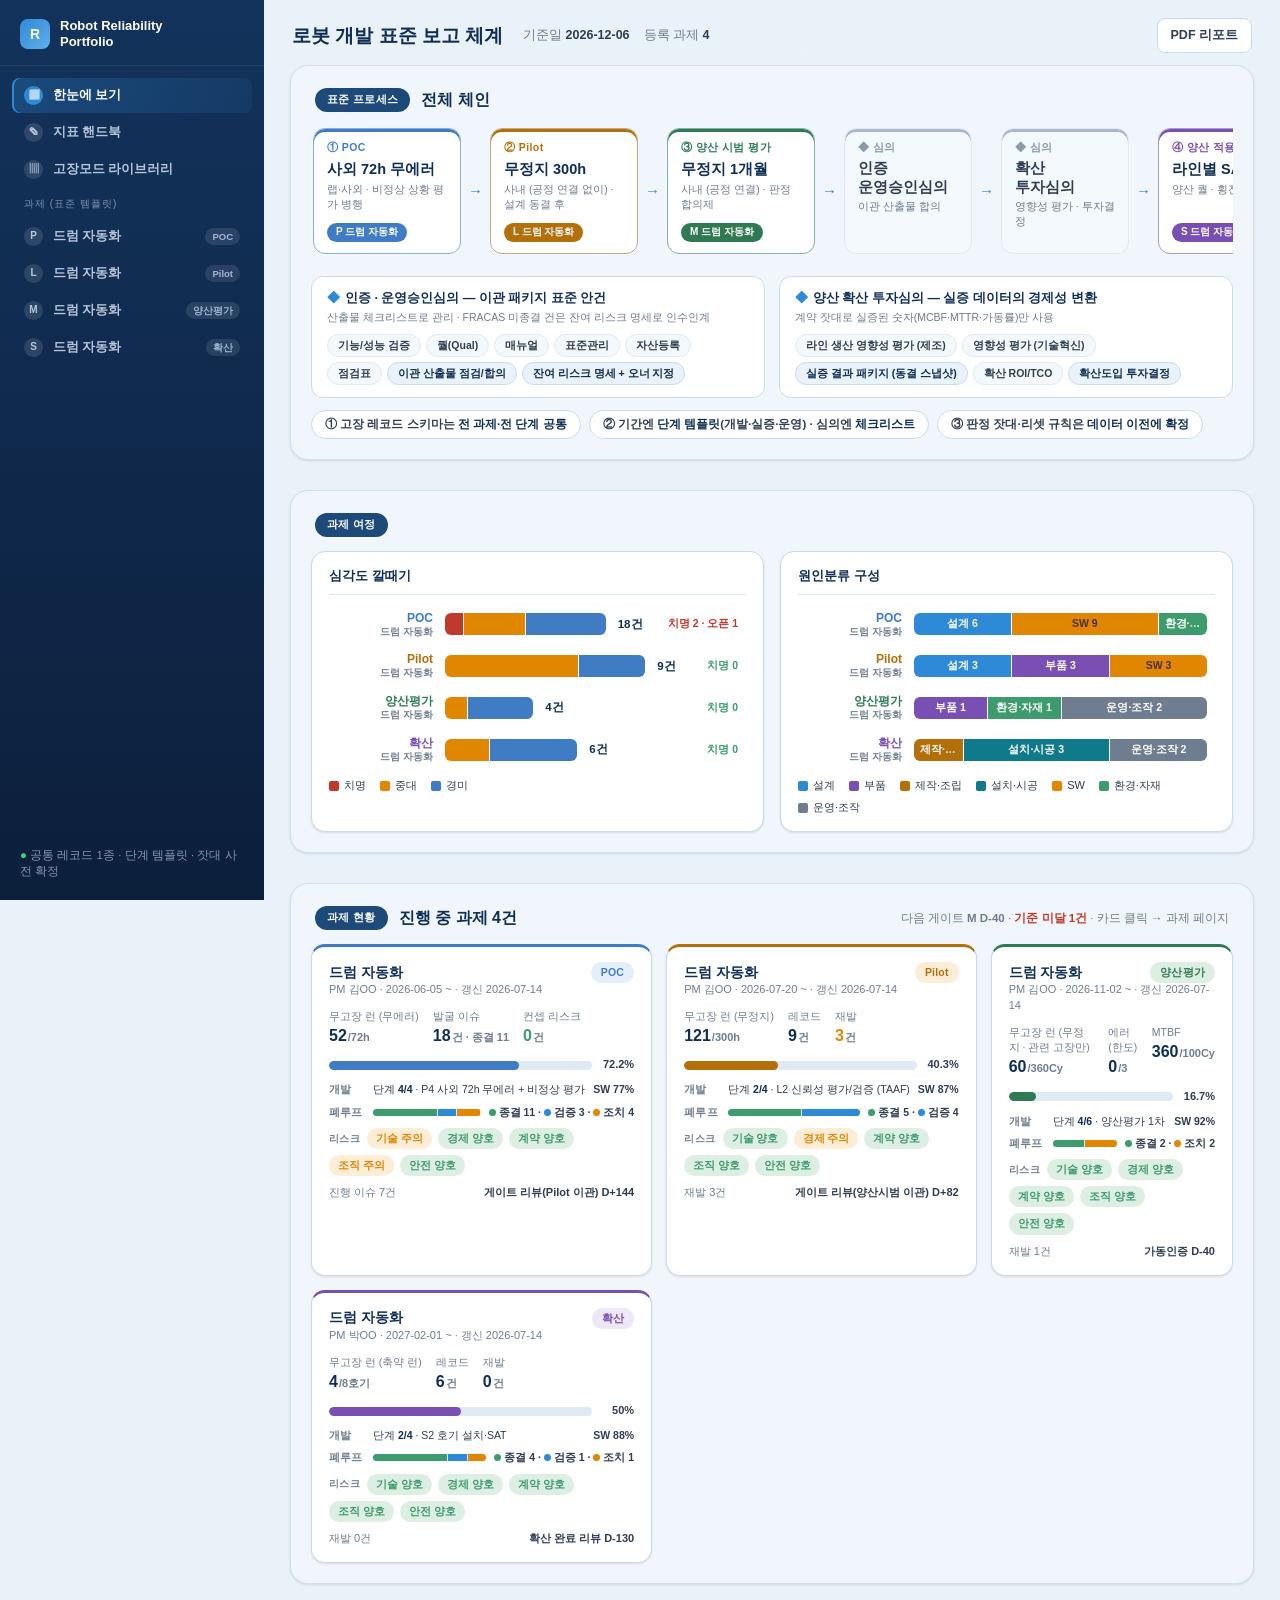
==== commit 98e02c90: "feat: 고장모드 라이브러리 탭(#/library) — 카테고리 보드·S×O 모드 대장·발생 이력 모달·딥링크 - library.js 신설: 카테고리 보드(.fwt 재사용·클릭 " ====
--- a/index.html
+++ b/index.html
@@ -28,6 +28,7 @@
 
     <div id="s-home"></div>
     <div id="s-guide" style="display:none"></div>
+    <div id="s-library" style="display:none"></div>
     <section id="s-overview" class="sbox" style="display:none"></section>
     <div class="sbox sbox-steps" id="s-steps" style="display:none"></div>
   </main>
@@ -44,7 +45,7 @@
 
 <!-- 캐시 우회: 수정 후 새로고침만 해도 JS가 바로 반영됨. 로드 순서 고정: core → 템플릿 → 홈 → app(라우터) -->
 <script>
-  ['core.js', 'tpl-mass.js', 'tpl-dev.js', 'tpl-ops.js', 'guide.js', 'home.js', 'app.js'].forEach(function (f) {
+  ['core.js', 'tpl-mass.js', 'tpl-dev.js', 'tpl-ops.js', 'guide.js', 'home.js', 'library.js', 'app.js'].forEach(function (f) {
     document.write('<script src="' + f + '?t=' + Date.now() + '"><\/script>');
   });
 </script>
--- a/styles.css
+++ b/styles.css
@@ -219,8 +219,13 @@
   .lightbox{position:fixed;inset:0;background:rgba(0,0,0,.85);display:none;align-items:center;justify-content:center;z-index:60;cursor:zoom-out}
   .lightbox.open{display:flex}.lightbox img{max-width:92vw;max-height:92vh;border-radius:6px}
   /* 관제 2열: 왼쪽 진행 트랙 / 오른쪽 신뢰성 트랙. subgrid로 헤더·KPI박스·차트 행을 트랙 간 등높이 정렬 */
-  .ov-2col{display:grid;grid-template-columns:minmax(290px,0.86fr) minmax(260px,1fr) 2fr;grid-template-rows:auto auto 1fr;gap:18px;margin-bottom:18px}
-  .ov-2col>.prog-track{display:grid;grid-row:1 / span 3;grid-template-rows:subgrid;row-gap:12px}
+  .ov-2col{display:grid;grid-template-columns:minmax(290px,0.86fr) minmax(260px,1fr) 2fr;grid-template-rows:auto auto minmax(0,1fr);gap:18px;margin-bottom:18px}
+  /* 관제 3열 존 높이 통일 — 확산 템플릿 기준(710px). 단계별 내용 차이는 내부 flex·스크롤이 흡수 */
+  @media(min-width:1181px){.pocv .ov-2col{height:710px}}
+  .ov-2col>.prog-track{grid-row:1 / span 3}   /* 3열 등높이 */
+  /* 행(subgrid) 공유는 3열(분류 보드/폐루프)만 — 1·2열은 위→아래 자연 배치.
+     타일·히어로가 3열 높이에 끌려 비대해지지 않고, 남는 높이는 게이트 카드·차트가 흡수 */
+  .ov-2col>.prog-track.tk-b{display:grid;grid-template-rows:subgrid;row-gap:12px}
   /* 세련된 트랙: 트랙별 테마색 상단 그라데이션(은은) + 흰 카드로 내용 또렷 */
   .prog-track{--tk:#2E89D6;--tk-soft:#eef5fc;
     border:1px solid var(--line);border-radius:14px;background:linear-gradient(180deg,var(--tk-soft),var(--card) 88px);
@@ -234,9 +239,11 @@
   .dev-2col{display:grid;grid-template-columns:1fr 1fr;gap:18px;margin-bottom:18px}
   .dev-2col>.prog-track>.panel{flex:1 1 auto}
   .prog-track.tk-exec{--tk:#2f8f83;--tk-soft:#e7f4f1}
-  /* 종합 클리어 — 좁은 세로 1열: 상태 타일(글자+게이지) + ROI 자리. subgrid로 오른쪽 박스와 높이 정렬 */
-  .tk-exec .clr-list{display:grid;grid-template-columns:1fr 1fr;gap:7px;align-content:space-between}
-  .tk-exec .clr-tile{--clr:#9aa9bb;--clr-soft:#eef2f6;display:flex;flex-direction:column;gap:5px;padding:6px 10px 7px;border-radius:10px;background:var(--card);border:1px solid var(--line-soft);border-left:3px solid var(--clr);box-shadow:0 1px 2px rgba(20,51,92,.04)}
+  /* 종합 클리어 — 좁은 세로 1열: 상태 타일(글자+게이지) + 게이트 카드. subgrid로 오른쪽 박스와 높이 정렬.
+     타일은 남는 높이를 나눠 갖는다(stretch) — 박스 안 여백 없이 꽉 차게 */
+  .tk-exec .clr-list{display:grid;grid-template-columns:1fr 1fr;gap:7px;align-content:start}
+  .tk-exec .clr-tile:nth-child(odd):last-child{grid-column:1 / -1}   /* 홀수 개면 마지막 타일이 전폭 */
+  .tk-exec .clr-tile{--clr:#9aa9bb;--clr-soft:#eef2f6;display:flex;flex-direction:column;justify-content:space-between;gap:5px;min-height:0;padding:8px 10px 9px;border-radius:10px;background:var(--card);border:1px solid var(--line-soft);border-left:3px solid var(--clr);box-shadow:0 1px 2px rgba(20,51,92,.04)}
   .tk-exec .clr-go{--clr:var(--green);--clr-soft:var(--green-soft)}
   .tk-exec .clr-warn{--clr:var(--major);--clr-soft:var(--major-soft)}
   .tk-exec .clr-bad{--clr:var(--crit);--clr-soft:var(--crit-soft)}
@@ -247,9 +254,21 @@
   .tk-exec .clr-num{flex:none;min-width:21px;height:21px;padding:0 6px;border-radius:11px;background:var(--clr-soft);color:var(--clr);font-size:11.5px;font-weight:800;display:flex;align-items:center;justify-content:center}
   .tk-exec .clr-gauge{height:5px;border-radius:4px;background:var(--line-soft);overflow:hidden}
   .tk-exec .clr-gauge i{display:block;height:100%;border-radius:4px;background:var(--clr)}
-  .tk-exec .exec-roi{display:flex;flex-direction:column;gap:9px;background:var(--card);border:1px solid var(--line-soft);border-radius:12px;box-shadow:0 1px 3px rgba(20,51,92,.05);padding:14px 15px}
-  .tk-exec .exec-roi-h{font-size:13px;font-weight:800;color:var(--navy-deep)}
-  .tk-exec .exec-roi-body{flex:1;display:flex;align-items:center;justify-content:center;text-align:center;min-height:60px;border:1.5px dashed var(--line);border-radius:10px;color:var(--muted);font-size:12px;font-weight:600;padding:12px;background:repeating-linear-gradient(45deg,transparent,transparent 10px,rgba(20,51,92,.02) 10px,rgba(20,51,92,.02) 20px)}
+  .tk-exec .exec-roi{flex:1 1 auto;display:flex;flex-direction:column;gap:0;min-height:0;background:var(--card);border:1px solid var(--line-soft);border-radius:12px;box-shadow:0 1px 3px rgba(20,51,92,.05);padding:14px 15px}
+  .tk-exec .exec-roi-h{font-size:13px;font-weight:800;color:var(--navy-deep);padding-bottom:8px;border-bottom:1px solid var(--line-soft)}
+  /* 게이트 카드 — D-day 히어로 + 고정 안건 TECOP 행 리스트 (남는 높이를 행이 나눠 갖는다) */
+  .tk-exec .exr-dday{text-align:center;padding:12px 0 11px;border-bottom:1px dashed var(--line)}
+  .tk-exec .exr-dday b{display:block;font-size:36px;font-weight:800;color:var(--navy-deep);line-height:1.1}
+  .tk-exec .exr-dday span{font-size:12px;color:var(--muted);font-weight:600}
+  .tk-exec .exr-note{font-size:10.5px;color:var(--muted);font-weight:600;text-align:center;padding:8px 0 6px;line-height:1.45}
+  .tk-exec .exr-tecop{flex:1;display:flex;flex-direction:column;min-height:0;margin-top:2px}
+  .tk-exec .exr-th{font-size:11px;font-weight:800;color:var(--ink-soft);letter-spacing:.02em;padding:2px 0 5px}
+  .tk-exec .exr-row{flex:1;display:flex;align-items:center;gap:8px;border-top:1px solid var(--line-soft);padding:5px 0;min-height:0}
+  .tk-exec .exr-k{flex:none;width:32px;font-size:12px;font-weight:800;color:var(--navy-deep)}
+  .tk-exec .exr-st{flex:none;font-size:10.5px;font-weight:800;padding:2px 9px;border-radius:10px;background:var(--green-soft);color:var(--green)}
+  .tk-exec .exr-st.warn{background:var(--major-soft);color:var(--major)}
+  .tk-exec .exr-st.risk{background:var(--crit-soft);color:var(--crit)}
+  .tk-exec .exr-n{flex:1;min-width:0;font-size:11px;color:var(--muted);line-height:1.35;overflow:hidden;display:-webkit-box;-webkit-line-clamp:2;-webkit-box-orient:vertical}
   /* 한눈에 보기: 바깥 큰 박스(.sbox 크롬) 제거 — 트랙 박스만 보이게 */
   #s-overview.sbox{background:none;border:none;box-shadow:none;padding:0;margin-bottom:0}
   .prog-track .pt-h{display:flex;align-items:center;gap:9px;font-size:15px;font-weight:800;letter-spacing:.01em;color:var(--navy-deep);padding:15px 2px 12px;border-bottom:1px solid rgba(20,51,92,.07)}
@@ -257,6 +276,27 @@
   .prog-track .kgroup,.prog-track .panel{margin:0;background:var(--card);border:1px solid var(--line-soft);border-radius:12px;box-shadow:0 1px 3px rgba(20,51,92,.05);padding:15px 17px}
   .prog-track>.panel.ovchart,.prog-track>.rel-charts{flex:1 1 auto}   /* 남는 높이는 차트 영역이 흡수 → 두 트랙 높이 정렬 */
   .prog-track .rel-charts{display:grid;grid-template-columns:1fr 1fr;gap:16px;align-items:stretch}
+  /* ── 박스 꽉 채우기: 관제 3열·고장분석 그리드에서 남는 높이를 내용이 흡수 ──
+     짧은 블록은 늘리고(타일·루프 stretch, 히어로 세로 중앙), 긴 표는 칸 높이에 맞춰 스크롤 */
+  .pocv .ov-2col .kgroup{display:flex;flex-direction:column;min-height:0}
+  .pocv .ov-2col .kg-prog .pg-hero{flex:1 1 auto}
+  .pocv .ov-2col .kg-prog .pg-stats{margin-top:auto}
+  .pocv .ov-2col .fw-board{flex:1 1 auto;align-content:stretch}
+  .pocv .ov-2col .fwt:not(.hero){display:flex;flex-direction:column;min-height:0}
+  .pocv .ov-2col .fwt:not(.hero) .m{margin-top:auto;padding-top:4px}
+  .pocv .ov-2col .tk-a>.kgroup{flex:0 0 auto}   /* 2열: 히어로는 내용 크기 고정 — 남는 높이는 전부 차트·표가 */
+  .pocv .ov-2col .tk-exec>.clr-list{flex:0 0 auto}
+  .pocv .ov-2col .tk-a>.panel{flex:2 1 auto}
+  .pocv .ov-2col .tk-a .panel>.tbl-scroll{min-height:170px!important}   /* 표형 슬롯(호기별 퀄 등) 최소 3행 보장 */
+  .pocv .ov-2col .panel,.pocv .fault-grid .panel{display:flex;flex-direction:column;min-height:0}
+  .pocv .ov-2col .panel>.tbl-scroll,.pocv .fault-grid .panel>.tbl-scroll{flex:1 1 0;min-height:0;max-height:none!important}
+  .pocv .ov-2col .panel.ovchart>svg,.pocv .fault-grid .panel.ovchart>svg{flex:1 1 auto;min-height:0}
+  .pocv .looppanel .loopline .lp{display:flex;flex-direction:column;justify-content:center}
+  .pocv .ov-2col .looppanel .loopret{margin-top:auto}
+  .pocv .ov-2col .looppanel>.mini.mt,.pocv .ov-2col .looppanel .loopret{white-space:nowrap;overflow:hidden;text-overflow:ellipsis}   /* 감시 목록·재발 노트 1줄 클램프 (상세는 Pareto·보드 히어로에) */
+  .pocv .ov-2col .rel-charts .panel{overflow:hidden}   /* 눌릴 때 다음 트랙 침범 방지 */
+  .pocv .tbl-scroll.nowrap table{white-space:nowrap}   /* 좁은 칸 표: 글자 세로 깨짐 대신 가로 스크롤 */
+  .pocv .ov-2col .panel>.mini.mt:last-child,.pocv .fault-grid .panel>.mini.mt:last-child{margin-top:auto;padding-top:8px}
   /* 하단 전체폭 트랙 (고장 분석 / 개발 현황) */
   .prog-track.track-wide{margin-bottom:18px}
   .prog-track .fault-grid{display:grid;grid-template-columns:repeat(3,minmax(0,1fr));gap:16px;align-items:stretch}
@@ -384,6 +424,27 @@
 .gatecard .items span{font-size:10.5px;font-weight:700;background:var(--card-alt);border:1px solid var(--line-soft);border-radius:14px;padding:3px 10px;color:var(--ink-soft)}
 .gatecard .items span.hl{background:#EAF2FB;border-color:var(--line);color:var(--navy-deep)}
 /* 과제 카드 */
+/* 심각도 깔때기 — 한 과제의 여정에서 크리티컬이 상류에서 소진되는 그림 */
+.fnl{display:flex;flex-direction:column;gap:9px;padding:4px 2px}
+.fnl .fn-row{display:flex;align-items:center;gap:12px;cursor:pointer;border-radius:8px;padding:3px 6px}
+.fnl .fn-row:hover{background:var(--card-alt)}
+.fnl .fn-stg{flex:none;width:96px;font-size:12px;font-weight:800;text-align:right;display:flex;flex-direction:column;line-height:1.25}
+.fnl .fn-stg small{font-size:9.5px;font-weight:600;color:var(--muted);white-space:nowrap;overflow:hidden;text-overflow:ellipsis}
+.fnl .fn-bar{display:flex;height:22px;border-radius:6px;overflow:hidden;gap:1px;min-width:24px;transition:width .2s}
+.fnl .fn-bar i{display:block;height:100%}
+/* 과제 여정 2열 — 왼쪽 심각도 깔때기 / 오른쪽 원인분류 구성 */
+.fn2{display:grid;grid-template-columns:1fr 1fr;gap:16px}
+@media(max-width:1180px){.fn2{grid-template-columns:1fr}}
+.fn2 .fn-h{font-size:13px;font-weight:800;color:var(--navy-deep);padding-bottom:8px;margin-bottom:9px;border-bottom:1px solid var(--line-soft)}
+.fn2 .fn-h span{font-size:10.5px;font-weight:600;color:var(--muted);margin-left:6px}
+.fnl .fc-bar{flex:1;display:flex;height:22px;border-radius:6px;overflow:hidden;gap:1px;min-width:0}
+.fnl .fc-sg{display:flex;align-items:center;justify-content:center;min-width:0;color:#fff}
+.fnl .fc-sg b{font-size:10.5px;font-weight:800;white-space:nowrap;overflow:hidden;text-overflow:ellipsis;padding:0 6px}
+.fnl .fn-tot{flex:none;font-size:11.5px;font-weight:800;color:var(--navy-deep);min-width:38px}
+.fnl .fn-crit{flex:none;font-size:10.5px;font-weight:700;color:var(--crit);margin-left:auto}
+.fnl .fn-crit.zero{color:var(--green)}
+.fnl .fn-crit b{color:var(--crit)}
+
 .pcards{display:grid;grid-template-columns:repeat(3,1fr);gap:14px}
 @media(max-width:1180px){.pcards{grid-template-columns:1fr 1fr}.gatecards{grid-template-columns:1fr}}
 @media(max-width:760px){.pcards{grid-template-columns:1fr}}
@@ -401,7 +462,8 @@
 .pcard .mrow .mtx b{color:var(--navy-deep)}
 .pcard .mrow .mbar{flex:1;display:flex;height:7px;border-radius:4px;overflow:hidden;gap:1px;background:var(--line-soft)}
 .pcard .mrow .mbar i{display:block;height:100%}
-.pcard .mrow .mv{flex:none;font-weight:700;color:var(--ink-soft);font-variant-numeric:tabular-nums}
+.pcard .mrow .mv{flex:none;font-weight:700;color:var(--ink-soft);font-variant-numeric:tabular-nums;white-space:nowrap}
+.pcard .lpdot{display:inline-block;width:7px;height:7px;border-radius:50%;margin-right:3px}
 .pcard .ph{display:flex;align-items:center;gap:8px;margin-bottom:2px}
 .pcard .ph b{font-size:13.5px;color:var(--navy-deep)}
 .pcard .ph .stagechip{margin-left:auto}
@@ -480,17 +542,23 @@
 .pocv .pg-mark{position:absolute;top:-5px;width:22px;height:22px;margin-left:-11px;border-radius:50%;background:var(--crit-soft);border:2px solid var(--rust);color:var(--rust);font-size:10.5px;font-weight:800;display:flex;align-items:center;justify-content:center;cursor:default;z-index:1}
 /* 4분류 보드 — 컨셉 리스크 히어로 + 3분류 타일 */
 .pocv .fw-board{display:grid;grid-template-columns:repeat(3,1fr);gap:9px;margin-top:2px}
-.pocv .fwt{border:1px solid var(--line-soft);border-top:3px solid var(--tc,var(--line));border-radius:10px;background:var(--card-alt);padding:10px 12px}
+.pocv .fwt{border:1px solid var(--line-soft);border-top:3px solid var(--tc,var(--line));border-radius:10px;background:var(--card-alt);padding:8px 11px}
 .pocv .fwt .t{font-size:11px;font-weight:800;color:var(--muted)}
-.pocv .fwt .n{font-size:23px;font-weight:800;color:var(--navy-deep);margin:2px 0 1px}
+.pocv .fwt .n{font-size:21px;font-weight:800;color:var(--navy-deep);margin:2px 0 1px}
 .pocv .fwt .n small,.pocv .fwt .hero-n small{font-size:11px;color:var(--muted);font-weight:700;margin-left:2px}
 .pocv .fwt .m{font-size:10.5px;color:var(--muted);line-height:1.5}
-.pocv .fwt.risk{--tc:var(--crit)}.pocv .fwt.design{--tc:var(--sky)}.pocv .fwt.sw{--tc:var(--major)}.pocv .fwt.env{--tc:#2f8f6b}
-/* 확산/운영 — 원인계층 타일 (설계 히어로는 .risk 재사용) */
-.pocv .fwt.build{--tc:var(--major)}.pocv .fwt.install{--tc:#2f8f6b}.pocv .fwt.oper{--tc:#6E7D90}
+/* 카테고리 → 색 1:1 고정 (전 단계·전 컴포넌트 공통 — 보드 타일·구성 막대·칩이 같은 색) */
+.pocv .fwt.risk{--tc:var(--crit)}
+.pocv .fwt.design{--tc:#2E89D6}   /* 설계 */
+.pocv .fwt.parts{--tc:#7A4FB3}    /* 부품 */
+.pocv .fwt.build{--tc:#B36F0A}    /* 제작·조립 */
+.pocv .fwt.install{--tc:#0e7a8a}  /* 설치·시공 */
+.pocv .fwt.sw{--tc:#E08600}       /* 구현(SW) */
+.pocv .fwt.env{--tc:#3E9B6E}      /* 시험환경(·자재) */
+.pocv .fwt.oper{--tc:#6E7D90}     /* 운영·조작/환경 */
 .pocv .fwt.hero{grid-column:1 / -1;display:flex;align-items:center;gap:14px;background:var(--green-soft);border-color:#bfe0cc}
 .pocv .fwt.hero.hero-bad{background:var(--crit-soft);border-color:#e5b8b0}
-.pocv .fwt.hero .hero-n{font-size:40px;font-weight:800;line-height:1;flex:none}
+.pocv .fwt.hero .hero-n{font-size:34px;font-weight:800;line-height:1;flex:none}
 .pocv .fwt.hero .hero-n.ok{color:var(--green)}.pocv .fwt.hero .hero-n.bad{color:var(--crit)}
 .pocv .fwt.hero .hero-tx{min-width:0}
 .pocv .fwt.hero .m{font-size:11.5px;color:var(--ink-soft)}
@@ -499,17 +567,18 @@
 .pocv .compo{display:flex;gap:2px;height:26px;margin-top:11px}
 .pocv .compo .sg{display:flex;align-items:center;justify-content:center;min-width:0;border-radius:5px}
 .pocv .compo .sg span{font-size:10.5px;font-weight:800;color:#fff;white-space:nowrap;overflow:hidden;text-overflow:ellipsis;padding:0 6px}
-.pocv .compo .sg-design{background:var(--sky)}
-.pocv .compo .sg-sw{background:var(--major)}.pocv .compo .sg-sw span{color:#4a3000}
-.pocv .compo .sg-env{background:#2f8f6b}
-.pocv .compo .sg-build{background:var(--major)}.pocv .compo .sg-build span{color:#4a3000}
-.pocv .compo .sg-install{background:#2f8f6b}
+.pocv .compo .sg-design{background:#2E89D6}
+.pocv .compo .sg-parts{background:#7A4FB3}
+.pocv .compo .sg-build{background:#B36F0A}
+.pocv .compo .sg-install{background:#0e7a8a}
+.pocv .compo .sg-sw{background:#E08600}.pocv .compo .sg-sw span{color:#4a3000}
+.pocv .compo .sg-env{background:#3E9B6E}
 .pocv .compo .sg-oper{background:#6E7D90}
 .pocv .compo .sg-zero{flex:0 0 74px;border:1.5px dashed var(--crit);color:var(--crit);font-size:10.5px;font-weight:800;background:transparent}
 /* 폐루프 FRACAS 파이프라인 — 전 단계 공용 컴포넌트 (스코프: .looppanel — POC·Pilot 공유) */
 .looppanel .loopline{display:flex;align-items:stretch;gap:7px}
-.looppanel .loopline .lp{flex:1;min-width:0;border:1px solid var(--line-soft);border-radius:10px;background:var(--card-alt);padding:9px 8px;text-align:center}
-.looppanel .loopline .lp .n{font-size:22px;font-weight:800;color:var(--navy-deep);line-height:1.1}
+.looppanel .loopline .lp{flex:1;min-width:0;border:1px solid var(--line-soft);border-radius:10px;background:var(--card-alt);padding:7px 7px;text-align:center}
+.looppanel .loopline .lp .n{font-size:19px;font-weight:800;color:var(--navy-deep);line-height:1.1}
 .looppanel .loopline .lp .t{font-size:11.5px;font-weight:800;color:var(--ink-soft);margin-top:2px}
 .looppanel .loopline .lp .s{font-size:9.5px;color:var(--muted);margin-top:2px}
 .looppanel .loopline .lp-verifying{border-color:#bcd6f0;background:var(--sky-soft)}
@@ -519,14 +588,15 @@
 .looppanel .loopline .lar{align-self:center;color:var(--muted);font-weight:800;flex:none}
 .looppanel .loopret{margin-top:10px;font-size:11.5px;font-weight:700;color:var(--crit);border-top:1px dashed var(--line);padding-top:9px}
 /* 4분류 칩 · 재발 링크 (대장) */
-.pocv .c4{display:inline-block;font-size:10.5px;font-weight:800;padding:2px 8px;border-radius:20px;white-space:nowrap}
-.pocv .c4-risk{background:var(--crit-soft);color:var(--crit)}
-.pocv .c4-design{background:var(--minor-soft);color:#2E6DB0}
-.pocv .c4-sw{background:var(--major-soft);color:#B36A00}
-.pocv .c4-env{background:#E7F3ED;color:#25795a}
-.pocv .c4-build{background:var(--major-soft);color:#B36A00}
-.pocv .c4-install{background:#E7F3ED;color:#25795a}
-.pocv .c4-oper{background:#ECEFF3;color:#4d5c70}
+.pocv .c4,.guidev .c4{display:inline-block;font-size:10.5px;font-weight:800;padding:2px 8px;border-radius:20px;white-space:nowrap}
+.pocv .c4-risk,.guidev .c4-risk{background:var(--crit-soft);color:var(--crit)}
+.pocv .c4-design,.guidev .c4-design{background:var(--minor-soft);color:#2E6DB0}
+.pocv .c4-parts,.guidev .c4-parts{background:#EFE9F8;color:#6a41a3}
+.pocv .c4-build,.guidev .c4-build{background:#F6EBDA;color:#8a5408}
+.pocv .c4-install,.guidev .c4-install{background:#E2F1F3;color:#0e6a78}
+.pocv .c4-sw,.guidev .c4-sw{background:var(--major-soft);color:#B36A00}
+.pocv .c4-env,.guidev .c4-env{background:#E7F3ED;color:#25795a}
+.pocv .c4-oper,.guidev .c4-oper{background:#ECEFF3;color:#4d5c70}
 .panel .rlink{color:var(--crit);font-weight:800;font-size:11px;white-space:nowrap}   /* 재발 링크 — POC·Pilot 대장 공용 */
 /* ── 지표 핸드북 페이지 (#/guide, guide.js) — 스코프: .guidev ── */
 .guidev{padding-bottom:30px}
@@ -544,5 +614,78 @@
 .guidev .panel.gd-hl{border-color:#bcd6f0;background:linear-gradient(180deg,#f6faff,var(--card))}
 .guidev table td{vertical-align:top;line-height:1.55}
 .guidev .grid.g2.mt,.guidev .grid.g3.mt{margin-top:12px}
+/* ⓪ 전체 그림 — 폐루프 여정 플로우 + 효과 카드 */
+.guidev .gd-flow{display:flex;align-items:stretch;gap:7px;margin:4px 0 2px}
+.guidev .gd-flow .gf-box{flex:1;min-width:0;border:1px solid var(--line-soft);border-radius:10px;background:var(--card-alt);padding:9px 8px;text-align:center}
+.guidev .gd-flow .gf-box .t{font-size:12.5px;font-weight:800;color:var(--navy-deep)}
+.guidev .gd-flow .gf-box .s{font-size:9.5px;color:var(--muted);margin-top:3px;line-height:1.45}
+.guidev .gd-flow .gf-box.hl{border-color:#bcd6f0;background:var(--sky-soft)}
+.guidev .gd-flow .gf-box.hl .t{color:var(--sky)}
+.guidev .gd-flow .gf-box.ok{border-color:#bfe0cc;background:var(--green-soft)}
+.guidev .gd-flow .gf-box.ok .t{color:var(--green)}
+.guidev .gd-flow .gf-ar{align-self:center;color:var(--muted);font-weight:800;flex:none}
+.guidev .gd-fx{position:relative;padding-top:15px}
+.guidev .gd-fx .n{position:absolute;top:-11px;left:14px;width:24px;height:24px;border-radius:50%;background:var(--navy);color:#fff;font-size:12px;font-weight:800;display:flex;align-items:center;justify-content:center;box-shadow:0 1px 4px rgba(15,46,84,.3)}
+/* 그림 3 — 단계별 실행 플레이북 */
+.guidev .gp-row{border:1px solid var(--line-soft);border-left:4px solid var(--sc,#8a99ac);border-radius:10px;background:var(--card);padding:10px 13px;margin-bottom:9px}
+.guidev .gp-h{display:flex;align-items:baseline;gap:9px;margin-bottom:8px;flex-wrap:wrap}
+.guidev .gp-h b{font-size:13.5px;font-weight:800;color:var(--sc,#334)}
+.guidev .gp-h span{font-size:11px;color:var(--ink-soft);font-weight:600}
+.guidev .gp-h em{font-style:normal;font-size:10px;color:var(--muted);margin-left:auto}
+.guidev .gp-steps{display:flex;align-items:stretch;gap:6px;flex-wrap:wrap}
+.guidev .gp-step{flex:1;min-width:150px;background:var(--card-alt);border:1px solid var(--line-soft);border-radius:8px;padding:7px 9px}
+.guidev .gp-step.hl{background:color-mix(in srgb,var(--sc,#8a99ac) 8%,var(--card));border-color:color-mix(in srgb,var(--sc,#8a99ac) 35%,var(--line-soft))}
+.guidev .gp-step i{font-style:normal;font-size:9px;font-weight:800;color:#fff;background:var(--sc,#8a99ac);border-radius:8px;padding:1px 6px;letter-spacing:.03em}
+.guidev .gp-step b{display:block;font-size:11.5px;font-weight:800;color:var(--ink);margin:4px 0 2px}
+.guidev .gp-step span{font-size:9.5px;color:var(--muted);line-height:1.45;display:block}
+.guidev .gp-ar{align-self:center;color:var(--muted);font-weight:800;flex:none;font-size:12px}
+.guidev .gp-gate{margin-top:8px;padding-top:7px;border-top:1px dashed var(--line);font-size:10.5px;color:var(--ink-soft)}
+.guidev .gp-gate b{color:var(--navy-deep)}
+/* ⑥ 분류 판단 트리 */
+.guidev .gd-tree{display:flex;flex-direction:column;gap:0}
+.guidev .gd-tree .tr-start{font-size:11px;font-weight:700;color:var(--navy-deep);background:var(--sky-soft);border:1px solid var(--line);border-radius:8px;padding:7px 11px;margin-bottom:7px}
+.guidev .gd-tree .tr-q{display:flex;gap:8px;align-items:stretch}
+.guidev .gd-tree .tr-q .q{flex:1.2;min-width:0;background:var(--card-alt);border:1px solid var(--line-soft);border-radius:8px;padding:7px 10px;font-size:11px;color:var(--ink-soft);line-height:1.5}
+.guidev .gd-tree .br{flex:1;min-width:0;display:flex;align-items:center;gap:6px;flex-wrap:wrap;border:1px dashed var(--line);border-radius:8px;padding:6px 9px}
+.guidev .gd-tree .br em{font-style:normal;font-size:9.5px;color:var(--muted);line-height:1.4;flex-basis:100%}
+.guidev .gd-tree .yn{font-size:9px;font-weight:800;color:#fff;background:var(--green);border-radius:8px;padding:1.5px 7px;flex:none}
+.guidev .gd-tree .yn.else{background:#6E7D90}
+.guidev .gd-tree .tr-no{font-size:9.5px;font-weight:800;color:var(--muted);padding:3px 0 3px 14px}
+.guidev .gd-tree .tr-else{display:flex;align-items:center;gap:6px;flex-wrap:wrap;border:1px solid var(--line-soft);border-radius:8px;padding:7px 10px;background:var(--card-alt)}
+.guidev .gd-tree .tr-else em{font-style:normal;font-size:9.5px;color:var(--muted);flex-basis:100%}
+/* ⑥ 한 모드의 일생 — gp-step 재사용(단계색 배지) */
+.guidev .panel .gp-steps .gp-step i{background:var(--sc,#8a99ac)}
+.guidev .panel .gp-steps .gp-step.hl{background:color-mix(in srgb,var(--sc,#8a99ac) 8%,var(--card));border-color:color-mix(in srgb,var(--sc,#8a99ac) 35%,var(--line-soft))}
+
+/* ── 고장모드 라이브러리 (#/library) — 스코프: .libv (페이지) / .libm (모달 본문) ── */
+.libv .lib-grid{display:grid;grid-template-columns:2fr 1fr;gap:16px;margin-bottom:14px}
+@media(max-width:1180px){.libv .lib-grid{grid-template-columns:1fr}}
+.libv .pt-h9{font-size:14px;font-weight:800;color:var(--navy-deep);padding:2px 2px 9px}
+.libv .pt-h9 .mini{font-weight:600;margin-left:6px}
+.libv .cat-board{display:grid;grid-template-columns:repeat(4,1fr);gap:9px}
+@media(max-width:1400px){.libv .cat-board{grid-template-columns:repeat(3,1fr)}}
+.libv .cat-board .fwt{cursor:pointer;transition:box-shadow .12s,transform .12s}
+.libv .cat-board .fwt:hover{box-shadow:0 2px 8px rgba(20,51,92,.12)}
+.libv .cat-board .fwt.on{outline:2px solid var(--tc,var(--sky));outline-offset:-1px;background:var(--card)}
+.libv .lib-std .std-row{display:flex;gap:10px;font-size:12px;color:var(--ink-soft);padding:6px 0;border-top:1px solid var(--line-soft);line-height:1.5}
+.libv .lib-std .std-row:first-of-type{border-top:none}
+.libv .lib-std .std-k{flex:none;width:64px;font-weight:800;color:var(--navy-deep)}
+.libv .lib-bar{display:flex;align-items:center;gap:10px;margin:0 0 10px}
+.libv .lib-q{flex:0 1 340px;font:inherit;font-size:12.5px;padding:7px 12px;border:1px solid var(--line);border-radius:9px;background:var(--card);color:var(--ink)}
+.libv .lib-q:focus{outline:2px solid #bcd6f0;outline-offset:-1px}
+.libv .lib-n{font-size:11.5px;font-weight:700;color:var(--muted)}
+.libv .lib-act{max-width:260px;font-size:11.5px;color:var(--ink-soft);white-space:nowrap;overflow:hidden;text-overflow:ellipsis}
+.libv table tr:hover td{background:var(--card-alt)}
+.libv #lib-table-wrap .tbl-scroll{max-height:none}   /* 대장은 전체 표시 — 페이지 세로 여유 */
+.libv .pj,.libm .pj{display:inline-flex;align-items:center;justify-content:center;min-width:20px;height:20px;padding:0 5px;margin:0 1px;border-radius:6px;font-size:10.5px;font-weight:800;color:#fff;background:var(--pc,#666)}
+.libm .tl{display:flex;flex-direction:column;gap:10px}
+.libm .tl-it{border:1px solid var(--line-soft);border-left:3px solid var(--line);border-radius:10px;background:var(--card-alt);padding:10px 13px}
+.libm .tl-h{display:flex;align-items:center;gap:7px;font-size:12.5px;color:var(--ink-soft);flex-wrap:wrap}
+.libm .tl-h b{color:var(--navy-deep)}
+.libm .tl-dt{margin-left:auto;font-size:11px;color:var(--muted);font-weight:600}
+.libm .tl-meta{display:flex;align-items:center;gap:6px;flex-wrap:wrap;margin:7px 0 2px}
+.libm .tl-tx{font-size:12px;color:var(--ink-soft);margin-top:6px;line-height:1.55}
+.libm .tl-tx b,.libm .tl-act b{color:var(--navy-deep);margin-right:4px}
+.libm .tl-act{margin-top:7px;font-size:12px;line-height:1.55;background:#EAF6EF;border:1px solid #bfe0cc;border-radius:8px;padding:7px 11px;color:var(--ink)}
 
 @media print{.pcard{break-inside:avoid}.ladder{break-inside:avoid}}
